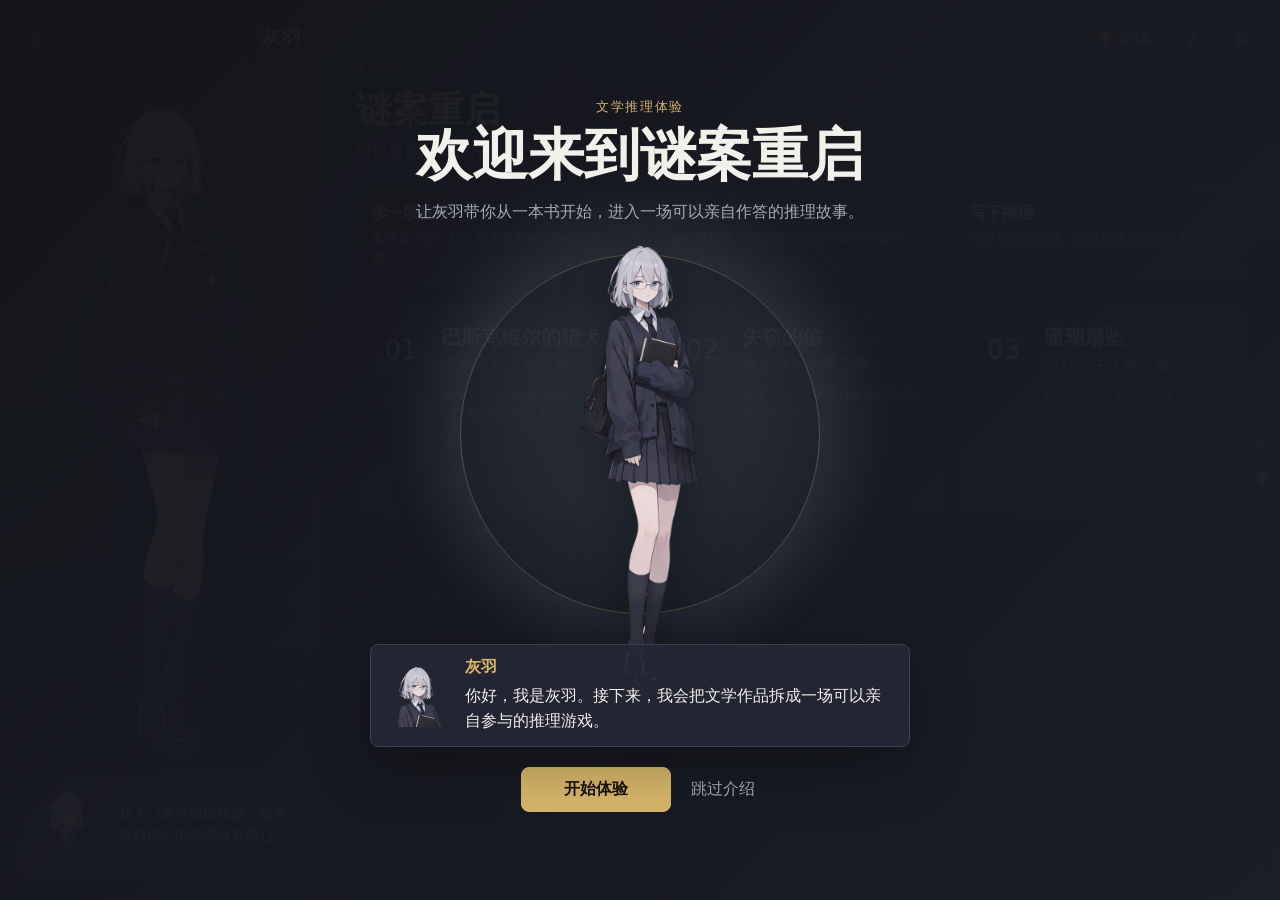
==== index.html @ 8b45a211 "Initial commit: 谜案重启 网页推理游戏" ====
﻿<!DOCTYPE html>
<html lang="zh-CN">
<head>
  <meta charset="UTF-8" />
  <meta name="viewport" content="width=device-width, initial-scale=1.0" />
  <title>谜案重启 | 文学推理</title>
  <link rel="stylesheet" href="styles.css" />
</head>
<body>
  <div id="illustrationBackground" class="illustration-background" aria-hidden="true"></div>
  <button id="homeTrigger" class="home-trigger" type="button" data-action="menu" aria-label="返回主菜单" title="返回主菜单" hidden>
    <span aria-hidden="true">←</span>
    <span class="home-trigger-text">主菜单</span>
  </button>
  <button class="settings-trigger" type="button" data-action="settings" aria-label="打开设置" title="设置">⚙</button>
  <button id="achToggle" class="ach-trigger" type="button" aria-expanded="false" title="成就">
    <span aria-hidden="true">🏆</span>
    <span id="achCount" class="ach-trigger-count">0/0</span>
  </button>
  <div class="bgm-control">
    <button id="bgmToggle" class="bgm-trigger" type="button" aria-label="背景音乐" aria-expanded="false" aria-controls="bgmPanel" title="背景音乐">
      <span class="bgm-icon" aria-hidden="true">♪</span>
      <span class="bgm-bars" aria-hidden="true"><i></i><i></i><i></i></span>
    </button>
    <div id="bgmPanel" class="bgm-panel" role="group" aria-label="背景音乐播放器" hidden>
      <div class="bgm-row">
        <strong>背景音乐</strong>
        <label class="bgm-switch" title="一键开关背景音乐">
          <input id="bgmEnabled" type="checkbox" />
          <span class="bgm-switch-track" aria-hidden="true"></span>
          <span class="sr-only">开启背景音乐</span>
        </label>
      </div>
      <div class="bgm-player">
        <div class="bgm-now">
          <strong id="bgmTitle"></strong>
          <span id="bgmArtist"></span>
        </div>
        <input id="bgmSeek" class="bgm-seek" type="range" min="0" max="1000" step="1" value="0" aria-label="播放进度" />
        <div class="bgm-time"><span id="bgmCurrent">0:00</span><span id="bgmDuration">0:00</span></div>
        <div class="bgm-buttons">
          <button id="bgmMode" class="bgm-btn small" type="button"></button>
          <button id="bgmPrev" class="bgm-btn" type="button" aria-label="上一首" title="上一首">⏮</button>
          <button id="bgmPlay" class="bgm-btn main" type="button" aria-label="播放" title="播放">▶</button>
          <button id="bgmNext" class="bgm-btn" type="button" aria-label="下一首" title="下一首">⏭</button>
          <button id="bgmMute" class="bgm-btn small" type="button" aria-label="静音" title="静音">🔊</button>
        </div>
        <div class="bgm-volume">
          <label class="bgm-field" for="bgmVolume">音量</label>
          <input id="bgmVolume" type="range" min="0" max="100" step="1" value="40" />
          <span id="bgmVolumeLabel" class="bgm-field">40%</span>
        </div>
        <div class="bgm-library">
          <div id="bgmTabs" class="bgm-tabs" role="tablist" aria-label="专辑与歌单"></div>
          <form id="bgmForm" class="bgm-form" hidden>
            <input id="bgmFormInput" type="text" maxlength="20" autocomplete="off" aria-label="歌单名称" />
            <button type="submit" class="bgm-chip">确定</button>
            <button id="bgmFormCancel" type="button" class="bgm-chip">取消</button>
          </form>
          <div class="bgm-album-head">
            <div>
              <strong id="bgmAlbumName"></strong>
              <small id="bgmAlbumDesc"></small>
            </div>
            <div id="bgmAlbumActions" class="bgm-album-actions"></div>
          </div>
          <ol id="bgmList" class="bgm-list" aria-label="当前专辑曲目"></ol>
        </div>
      </div>
      <p id="bgmStatus" class="bgm-status" aria-live="polite"></p>
    </div>
  </div>
  <div class="layout">
    <aside class="guide-panel" aria-label="引路人">
      <div class="guide-card">
        <div class="guide-title">
          <span class="guide-kicker">引路人</span>
          <strong>灰羽</strong>
        </div>
        <button class="guide-portrait" type="button" data-action="mascot" aria-label="和引路人互动">
          <img id="guideFullbody" class="guide-fullbody" alt="灰发眼镜少女引路人全身像" src="assets/mascot/cutout/fullbody_idle.png" onerror="this.onerror=null;this.src='assets/mascot/guide_fullbody.png';" />
        </button>
      </div>
      <div class="dialogue">
        <img id="mascotImg" class="dialogue-face" alt="引路人当前表情" src="assets/mascot/cutout/portrait_idle.png" />
        <p id="guideBubble" aria-live="polite">先选一个案子。别紧张，推理错了也不是不能重来。</p>
      </div>
    </aside>
    <main class="stage" id="app"></main>
  </div>
  <button id="nbToggle" class="nb-tab" type="button" aria-expanded="false" aria-controls="notebook" title="侦探笔记">
    <span class="nb-tab-icon" aria-hidden="true">✎</span>
    <span class="nb-tab-text">笔记</span>
    <span id="nbCount" class="nb-count" hidden></span>
  </button>
  <aside id="notebook" class="notebook" aria-label="侦探笔记" hidden>
    <header class="nb-head">
      <div>
        <strong>侦探笔记</strong>
        <small id="nbCase"></small>
      </div>
      <button type="button" class="icon-button" data-nb="close" aria-label="关闭笔记" title="关闭">×</button>
    </header>
    <div class="nb-compose">
      <textarea id="nbInput" rows="3" placeholder="记下线索、疑点、谁在说谎……" aria-label="新笔记"></textarea>
      <div class="nb-row">
        <button id="nbQuote" type="button" class="nb-btn" data-nb="quote" title="把对话框里当前这句台词引用进来">引用当前台词</button>
        <span>
          <span class="nb-meta">Ctrl+Enter</span>
          <button type="button" class="nb-btn primary" data-nb="add">记下</button>
        </span>
      </div>
    </div>
    <div class="nb-row nb-toolbar">
      <span id="nbFilter" class="nb-filter" role="group" aria-label="显示范围">
        <button type="button" class="nb-chip" data-nb-filter="case">本案</button>
        <button type="button" class="nb-chip" data-nb-filter="all">全部</button>
      </span>
      <span>
        <button type="button" class="nb-btn" data-nb="export" title="导出全部笔记为文本文件">导出</button>
        <button type="button" class="nb-btn danger" data-nb="clear" title="删除本案全部笔记">清空本案</button>
      </span>
    </div>
    <ol id="nbList" class="nb-list"></ol>
    <div id="nbToast" class="nb-toast" role="status" hidden></div>
    <p class="nb-foot">笔记自动保存在当前浏览器中。</p>
  </aside>
  <section id="welcomeScreen" class="welcome-screen" aria-labelledby="welcomeTitle" hidden>
    <div class="welcome-backdrop"></div>
    <div class="welcome-content">
      <p class="welcome-kicker">文学推理体验</p>
      <h1 id="welcomeTitle">欢迎来到谜案重启</h1>
      <p class="welcome-lede">让灰羽带你从一本书开始，进入一场可以亲自作答的推理故事。</p>
      <div class="welcome-guide-wrap">
        <div class="welcome-halo"></div>
        <img id="welcomeGuide" class="welcome-guide" src="assets/mascot/cutout/fullbody_idle.png" alt="灰羽全身像" />
      </div>
      <div class="welcome-dialogue" role="status">
        <img src="assets/mascot/cutout/portrait_idle.png" alt="" />
        <div>
          <strong>灰羽</strong>
          <p id="welcomeLine">你好，我是灰羽。接下来，我会把文学作品拆成一场可以亲自参与的推理游戏。</p>
        </div>
      </div>
      <div class="welcome-actions">
        <button class="btn primary welcome-start" type="button" data-action="welcome-continue">开始体验</button>
        <button class="welcome-skip" type="button" data-action="welcome-continue">跳过介绍</button>
      </div>
    </div>
  </section>
  <section id="settingsPanel" class="settings-overlay" aria-labelledby="settingsTitle" hidden>
    <div class="settings-backdrop" data-action="close-settings"></div>
    <div class="settings-dialog" role="dialog" aria-modal="true">
      <div class="settings-header">
        <div>
          <p class="eyebrow">偏好设置</p>
          <h2 id="settingsTitle">阅读与显示</h2>
        </div>
        <button class="icon-button" type="button" data-action="close-settings" aria-label="关闭设置" title="关闭">×</button>
      </div>
      <div class="settings-group">
        <label for="uiSize">文字与界面大小</label>
        <select id="uiSize" data-setting="uiSize">
          <option value="small">小</option>
          <option value="normal">标准</option>
          <option value="large">大</option>
        </select>
      </div>
      <div class="settings-group">
        <label for="fontStyle">字体</label>
        <select id="fontStyle" data-setting="fontStyle">
          <option value="sans">现代无衬线</option>
          <option value="serif">阅读衬线体</option>
          <option value="mono">档案等宽体</option>
        </select>
      </div>
      <div class="settings-group">
        <label for="textSpeed">对白速度</label>
        <select id="textSpeed" data-setting="textSpeed">
          <option value="slow">慢</option>
          <option value="normal">标准</option>
          <option value="fast">快</option>
          <option value="instant">立即显示</option>
        </select>
      </div>
      <fieldset class="settings-group settings-sound">
        <legend class="settings-label">对白音效</legend>
        <div class="settings-inline">
          <label for="voiceToggle">逐字弹出时播放音效</label>
          <input id="voiceToggle" type="checkbox" data-setting="voice" />
        </div>
        <div class="settings-row">
          <select id="voiceStyle" data-setting="voiceStyle" aria-label="音效样式"></select>
          <button type="button" class="btn small" data-action="voice-preview">试听</button>
        </div>
        <div class="settings-range">
          <label for="voiceVolume">音量</label>
          <input id="voiceVolume" type="range" min="0" max="100" step="5" data-setting="voiceVolume" />
          <span id="voiceVolumeLabel">60%</span>
        </div>
      </fieldset>
      <div class="settings-group settings-inline">
        <label for="achSound">成就解锁提示音</label>
        <input id="achSound" type="checkbox" data-setting="achSound" />
      </div>
      <div class="settings-group">
        <span class="settings-label">背景</span>
        <div class="theme-options" role="radiogroup" aria-label="背景主题">
          <button class="theme-swatch" type="button" data-theme-choice="ink" aria-label="墨夜" title="墨夜"><span></span></button>
          <button class="theme-swatch" type="button" data-theme-choice="paper" aria-label="纸页" title="纸页"><span></span></button>
          <button class="theme-swatch" type="button" data-theme-choice="blue" aria-label="雾蓝" title="雾蓝"><span></span></button>
          <button class="theme-swatch" type="button" data-theme-choice="sepia" aria-label="旧案卷" title="旧案卷"><span></span></button>
        </div>
        <button id="backgroundGalleryOpen" class="btn small background-gallery-open" type="button" data-action="background-gallery">灰羽插画背景 <span id="backgroundUnlockCount"></span></button>
      </div>
      <div class="settings-group">
        <span class="settings-label">沉浸模式（AI）</span>
        <div class="settings-group">
          <label for="aiBase">接口地址</label>
          <input id="aiBase" type="text" data-setting="aiBase" placeholder="https://api.deepseek.com" autocomplete="off" />
        </div>
        <div class="settings-group">
          <label for="aiKey">API Key</label>
          <input id="aiKey" type="password" data-setting="aiKey" placeholder="sk-..." autocomplete="off" />
        </div>
        <div class="settings-group">
          <label for="aiModel">模型名</label>
          <input id="aiModel" type="text" data-setting="aiModel" placeholder="deepseek-chat" autocomplete="off" />
        </div>
        <p class="settings-hint">沉浸模式需要调用大模型。Key 只保存在当前浏览器中，正式公开前建议改用代理。</p>
      </div>
      <div class="settings-group settings-reset">
        <button id="resetProgress" class="btn small reset-progress" type="button" data-action="reset-progress">重置所有进度</button>
        <p class="settings-hint">清除游戏进度、成就、笔记本，恢复初始状态。设置保留。</p>
      </div>
      <p class="settings-note">设置会自动保存在当前浏览器中。</p>
    </div>
  </section>
  <section id="backgroundGallery" class="settings-overlay background-gallery" aria-labelledby="backgroundGalleryTitle" hidden>
    <div class="settings-backdrop" data-action="close-background-gallery"></div>
    <div class="settings-dialog background-gallery-dialog" role="dialog" aria-modal="true">
      <div class="settings-header">
        <div>
          <p class="eyebrow">引路人收藏</p>
          <h2 id="backgroundGalleryTitle">灰羽插画背景</h2>
        </div>
        <button class="icon-button" type="button" data-action="close-background-gallery" aria-label="关闭背景图库" title="关闭">×</button>
      </div>
      <p class="background-gallery-intro">完成成就与案件，逐步解锁灰羽的个人插画。已解锁的背景可随时切换。</p>
      <div id="backgroundGrid" class="background-grid"></div>
      <button id="backgroundReset" class="btn background-reset" type="button" data-action="background-none">不使用插画背景</button>
    </div>
    <div id="backgroundViewer" class="background-viewer" data-action="close-background-viewer" hidden>
      <img alt="灰羽插画预览" />
      <p>点击任意处关闭预览</p>
    </div>
  </section>
  <script src="data.js"></script>
  <script src="judge.js"></script>
  <script src="dialogue.js"></script>
  <script src="mascot.js"></script>
  <script src="achievements.js"></script>
  <script src="coach.js"></script>
  <script src="app.js"></script>
  <script src="notebook.js"></script>
  <script src="bgm.js"></script>
</body>
</html>
---- styles.css ----
﻿:root {
  --bg: #14151b;
  --bg-soft: #1c1e28;
  --panel: #242735;
  --panel-2: #2d3040;
  --border: #3b4054;
  --text: #f1f0eb;
  --muted: #a7a9b6;
  --accent: #d7b76a;
  --accent-2: #88a8c8;
  --danger: #df7979;
  --ok: #72c38b;
  --shadow: 0 20px 60px rgba(0, 0, 0, .28);
  --base-size: 16px;
  --font-ui: "Segoe UI", "Microsoft YaHei", system-ui, sans-serif;
}

* { box-sizing: border-box; }

.illustration-background {
  position: fixed;
  inset: 0;
  z-index: 0;
  opacity: 0;
  background-repeat: no-repeat;
  background-size: cover;
  pointer-events: none;
  transition: opacity .45s ease;
}

body.has-illustration .illustration-background { opacity: 1; }

body.has-illustration::before {
  content: "";
  position: fixed;
  inset: 0;
  z-index: 0;
  background: linear-gradient(90deg, color-mix(in srgb, var(--bg) 76%, transparent), color-mix(in srgb, var(--bg) 46%, transparent));
  pointer-events: none;
}

body.has-illustration .guide-panel {
  background: color-mix(in srgb, var(--panel) 82%, transparent);
}

body.has-illustration .intro-strip div,
body.has-illustration .panel,
body.has-illustration .question,
body.has-illustration .card,
body.has-illustration .vn-box {
  background: color-mix(in srgb, var(--panel) 94%, transparent);
}

body.has-illustration .screen-header h1,
body.has-illustration .screen-header h2,
body.has-illustration .screen-header .muted {
  text-shadow: 0 2px 10px rgba(0, 0, 0, .95);
}

body.has-illustration .screen-header .muted { color: #ecebe7; }

body {
  margin: 0;
  min-height: 100vh;
  font-family: var(--font-ui);
  font-size: var(--base-size);
  background:
    linear-gradient(135deg, rgba(136, 168, 200, .14), transparent 36%),
    radial-gradient(900px 520px at 85% 4%, rgba(215, 183, 106, .12), transparent 58%),
    var(--bg);
  color: var(--text);
  transition: background .3s ease, color .3s ease;
}

button, input, textarea, select { font: inherit; }

body[data-ui-size="small"] { --base-size: 14px; }
body[data-ui-size="large"] { --base-size: 18px; }
body[data-font-style="serif"] { --font-ui: Georgia, "Times New Roman", "Songti SC", serif; }
body[data-font-style="mono"] { --font-ui: "Cascadia Mono", Consolas, "Microsoft YaHei", monospace; }
body[data-theme="paper"] {
  --bg: #e8e5dc;
  --bg-soft: #d8d5ca;
  --panel: #f3f0e8;
  --panel-2: #e4e0d5;
  --border: #b8b4a8;
  --text: #2b2b2a;
  --muted: #68675f;
  --accent: #8b5e34;
  --accent-2: #526d86;
  --shadow: 0 20px 60px rgba(50, 45, 35, .16);
}
body[data-theme="blue"] {
  --bg: #101b2b;
  --bg-soft: #16283d;
  --panel: #1d334b;
  --panel-2: #24425e;
  --border: #41617c;
  --text: #eef5fb;
  --muted: #a9c0d3;
  --accent: #c6d8ea;
  --accent-2: #8fc8d7;
}
body[data-theme="sepia"] {
  --bg: #261d19;
  --bg-soft: #352720;
  --panel: #45342b;
  --panel-2: #574136;
  --border: #80604a;
  --text: #f5ead8;
  --muted: #cbb99e;
  --accent: #e3b96d;
  --accent-2: #a9c4c1;
}

.home-trigger {
  position: fixed;
  z-index: 20;
  top: 18px;
  left: 18px;
  height: 40px;
  display: inline-flex;
  align-items: center;
  gap: 6px;
  padding: 0 14px 0 12px;
  color: var(--text);
  font-size: 13px;
  border: 1px solid var(--border);
  border-radius: 999px;
  background: color-mix(in srgb, var(--panel) 82%, transparent);
  cursor: pointer;
  box-shadow: 0 8px 24px rgba(0, 0, 0, .18);
  transition: transform .18s ease, background .18s ease, border-color .18s ease;
}

.home-trigger[hidden] { display: none; }

.home-trigger:hover {
  transform: translateX(-2px);
  border-color: var(--accent);
  background: var(--panel-2);
}

.home-trigger span:first-child { font-size: 16px; line-height: 1; }

.settings-trigger {
  position: fixed;
  z-index: 20;
  top: 18px;
  right: 18px;
  width: 40px;
  height: 40px;
  display: grid;
  place-items: center;
  color: var(--text);
  border: 1px solid var(--border);
  border-radius: 50%;
  background: color-mix(in srgb, var(--panel) 82%, transparent);
  cursor: pointer;
  box-shadow: 0 8px 24px rgba(0, 0, 0, .18);
  transition: transform .18s ease, background .18s ease, border-color .18s ease;
}

.settings-trigger:hover {
  transform: rotate(18deg);
  border-color: var(--accent);
  background: var(--panel-2);
}

.bgm-control {
  position: fixed;
  z-index: 20;
  top: 18px;
  right: 68px;
}

.bgm-trigger {
  position: relative;
  width: 40px;
  height: 40px;
  display: grid;
  place-items: center;
  color: var(--text);
  border: 1px solid var(--border);
  border-radius: 50%;
  background: color-mix(in srgb, var(--panel) 82%, transparent);
  cursor: pointer;
  box-shadow: 0 8px 24px rgba(0, 0, 0, .18);
  transition: background .18s ease, border-color .18s ease, color .18s ease;
}

.bgm-trigger:hover,
.bgm-trigger[aria-expanded="true"] {
  border-color: var(--accent);
  background: var(--panel-2);
}

.bgm-trigger.muted { color: var(--muted); }

.bgm-trigger.muted::after {
  content: "";
  position: absolute;
  width: 22px;
  height: 2px;
  border-radius: 1px;
  background: currentColor;
  transform: rotate(-45deg);
}

.bgm-icon { font-size: 17px; line-height: 1; }

.bgm-bars {
  position: absolute;
  right: 6px;
  bottom: 7px;
  display: none;
  align-items: flex-end;
  gap: 1px;
  height: 9px;
}

.bgm-bars i {
  width: 2px;
  height: 100%;
  border-radius: 1px;
  background: var(--accent);
  transform-origin: bottom;
  animation: bgm-bar 1s ease-in-out infinite;
}

.bgm-bars i:nth-child(2) { animation-delay: -.35s; }
.bgm-bars i:nth-child(3) { animation-delay: -.7s; }
.bgm-trigger.playing .bgm-bars { display: flex; }

.bgm-panel {
  position: absolute;
  top: 50px;
  right: -50px;
  width: 310px;
  max-height: calc(100vh - 90px);
  overflow-y: auto;
  display: grid;
  gap: 10px;
  padding: 14px 16px;
  border: 1px solid var(--border);
  border-radius: 8px;
  background: var(--panel);
  box-shadow: var(--shadow);
  animation: line-in .18s ease both;
}

.bgm-panel[hidden] { display: none; }

.bgm-row {
  display: flex;
  align-items: center;
  justify-content: space-between;
  gap: 10px;
}

.bgm-field {
  color: var(--muted);
  font-size: 13px;
}

.bgm-player {
  display: grid;
  gap: 8px;
  transition: opacity .18s ease;
}

.bgm-panel.disabled .bgm-player { opacity: .55; }

.bgm-now {
  display: grid;
  gap: 2px;
  min-width: 0;
}

.bgm-now strong,
.bgm-now span {
  overflow: hidden;
  white-space: nowrap;
  text-overflow: ellipsis;
}

.bgm-now strong { font-size: 15px; }

.bgm-now span {
  color: var(--muted);
  font-size: 12px;
}

.bgm-panel input[type="range"] {
  width: 100%;
  margin: 0;
  accent-color: var(--accent);
  cursor: pointer;
}

.bgm-seek {
  --progress: 0%;
  height: 16px;
  appearance: none;
  -webkit-appearance: none;
  background: transparent;
}

.bgm-seek::-webkit-slider-runnable-track {
  height: 4px;
  border-radius: 2px;
  background: linear-gradient(to right, var(--accent) var(--progress), var(--border) var(--progress));
}

.bgm-seek::-moz-range-track {
  height: 4px;
  border-radius: 2px;
  background: linear-gradient(to right, var(--accent) var(--progress), var(--border) var(--progress));
}

.bgm-seek::-webkit-slider-thumb {
  -webkit-appearance: none;
  width: 12px;
  height: 12px;
  margin-top: -4px;
  border: 0;
  border-radius: 50%;
  background: var(--accent);
  transition: transform .12s ease;
}

.bgm-seek::-moz-range-thumb {
  width: 12px;
  height: 12px;
  border: 0;
  border-radius: 50%;
  background: var(--accent);
}

.bgm-seek:hover::-webkit-slider-thumb { transform: scale(1.25); }

.bgm-time {
  display: flex;
  justify-content: space-between;
  margin-top: -6px;
  color: var(--muted);
  font-size: 11px;
  font-variant-numeric: tabular-nums;
}

.bgm-buttons {
  display: flex;
  align-items: center;
  justify-content: center;
  gap: 10px;
}

.bgm-btn {
  width: 36px;
  height: 36px;
  display: grid;
  place-items: center;
  padding: 0;
  color: var(--text);
  border: 0;
  border-radius: 50%;
  background: transparent;
  cursor: pointer;
  transition: background .15s ease, color .15s ease, transform .1s ease;
}

.bgm-btn:hover { background: var(--panel-2); }
.bgm-btn:active { transform: scale(.92); }

.bgm-btn.small {
  width: 32px;
  height: 32px;
  color: var(--muted);
}

.bgm-btn.small:hover { color: var(--text); }

.bgm-btn.main {
  width: 44px;
  height: 44px;
  color: var(--bg);
  background: var(--accent);
}

.bgm-btn.main:hover { background: color-mix(in srgb, var(--accent) 85%, white); }
.bgm-btn.main svg { width: 22px; height: 22px; }

.bgm-btn:focus-visible {
  outline: 2px solid var(--accent);
  outline-offset: 2px;
}

.bgm-volume {
  display: grid;
  grid-template-columns: auto minmax(0, 1fr) 36px;
  align-items: center;
  gap: 10px;
}

.bgm-volume span { text-align: right; }

.bgm-library {
  display: grid;
  gap: 8px;
  margin-top: 2px;
  padding-top: 10px;
  border-top: 1px solid var(--border);
}

.bgm-tabs {
  display: flex;
  flex-wrap: wrap;
  gap: 6px;
}

.bgm-tab,
.bgm-chip {
  padding: 4px 10px;
  color: var(--muted);
  font-size: 12px;
  border: 1px solid var(--border);
  border-radius: 999px;
  background: transparent;
  cursor: pointer;
  transition: color .15s ease, border-color .15s ease, background .15s ease;
}

.bgm-tab:hover,
.bgm-chip:hover {
  color: var(--text);
  border-color: var(--accent);
}

.bgm-tab[aria-selected="true"] {
  color: var(--bg);
  border-color: var(--accent);
  background: var(--accent);
}

.bgm-tab.custom { border-style: dashed; }
.bgm-tab.custom[aria-selected="true"] { border-style: solid; }
.bgm-tab.add { border-style: dashed; }

.bgm-chip.danger:hover {
  color: var(--danger);
  border-color: var(--danger);
}

.bgm-form {
  display: flex;
  gap: 6px;
}

.bgm-form[hidden] { display: none; }

.bgm-form input {
  flex: 1;
  min-width: 0;
  padding: 4px 8px;
  color: var(--text);
  font-size: 13px;
  border: 1px solid var(--accent);
  border-radius: 6px;
  background: var(--panel-2);
}

.bgm-album-head {
  display: flex;
  align-items: flex-start;
  justify-content: space-between;
  gap: 8px;
}

.bgm-album-head > div:first-child {
  display: grid;
  gap: 2px;
  min-width: 0;
}

.bgm-album-head strong { font-size: 14px; }

.bgm-album-head small {
  color: var(--muted);
  font-size: 11px;
  line-height: 1.45;
}

.bgm-album-actions {
  display: flex;
  flex-shrink: 0;
  gap: 4px;
}

.bgm-list {
  display: grid;
  gap: 2px;
  margin: 0;
  padding: 0;
  list-style: none;
}

.bgm-list li {
  position: relative;
  display: grid;
  grid-template-columns: minmax(0, 1fr) 28px;
  align-items: center;
  border-radius: 6px;
}

.bgm-list li:hover { background: var(--panel-2); }

.bgm-empty {
  display: block !important;
  padding: 10px 8px;
  color: var(--muted);
  font-size: 12px;
  line-height: 1.6;
}

.bgm-list .bgm-track {
  width: 100%;
  display: grid;
  grid-template-columns: 20px minmax(0, 1fr);
  align-items: center;
  gap: 8px;
  padding: 6px 8px;
  color: var(--text);
  text-align: left;
  border: 0;
  border-radius: 6px;
  background: transparent;
  cursor: pointer;
}

.bgm-side {
  width: 26px;
  height: 26px;
  padding: 0;
  color: var(--muted);
  font-size: 15px;
  border: 0;
  border-radius: 50%;
  background: transparent;
  cursor: pointer;
  opacity: .55;
  transition: opacity .15s ease, color .15s ease, background .15s ease;
}

.bgm-list li:hover .bgm-side,
.bgm-side:focus-visible,
.bgm-side[aria-expanded="true"] { opacity: 1; }

.bgm-side:hover {
  color: var(--accent);
  background: var(--panel);
}

.bgm-add-menu {
  grid-column: 1 / -1;
  display: grid;
  gap: 2px;
  margin: 2px 6px 6px 34px;
  padding: 6px;
  border: 1px solid var(--border);
  border-radius: 6px;
  background: var(--panel);
}

.bgm-add-menu p {
  margin: 2px 4px;
  color: var(--muted);
  font-size: 12px;
}

.bgm-add-menu button {
  display: grid;
  grid-template-columns: 16px minmax(0, 1fr);
  gap: 4px;
  padding: 5px 6px;
  color: var(--text);
  font-size: 12px;
  text-align: left;
  border: 0;
  border-radius: 4px;
  background: transparent;
  cursor: pointer;
}

.bgm-add-menu button:hover { background: var(--panel-2); }
.bgm-add-menu button span { color: var(--accent); }
.bgm-add-menu button.new { color: var(--accent); }

.bgm-list-num {
  color: var(--muted);
  font-size: 12px;
  text-align: center;
  font-variant-numeric: tabular-nums;
}

.bgm-list-text {
  display: grid;
  min-width: 0;
}

.bgm-list-text strong,
.bgm-list-text small {
  overflow: hidden;
  white-space: nowrap;
  text-overflow: ellipsis;
}

.bgm-list-text strong {
  font-size: 13px;
  font-weight: 500;
}

.bgm-list-text small {
  color: var(--muted);
  font-size: 11px;
}

.bgm-list li.active { background: color-mix(in srgb, var(--accent) 14%, transparent); }
.bgm-list li.active strong { color: var(--accent); }

.bgm-list li.playing .bgm-list-num {
  color: transparent;
  background: linear-gradient(var(--accent), var(--accent)) center / 2px 60% no-repeat;
  animation: bgm-bar 1s ease-in-out infinite;
}

.bgm-status {
  margin: 2px 0 0;
  color: var(--muted);
  font-size: 12px;
  line-height: 1.5;
}

.bgm-switch {
  position: relative;
  display: inline-flex;
  cursor: pointer;
}

.bgm-switch input {
  position: absolute;
  opacity: 0;
  width: 100%;
  height: 100%;
  margin: 0;
  cursor: pointer;
}

.bgm-switch-track {
  width: 38px;
  height: 22px;
  border: 1px solid var(--border);
  border-radius: 11px;
  background: var(--panel-2);
  transition: background .18s ease, border-color .18s ease;
}

.bgm-switch-track::after {
  content: "";
  display: block;
  width: 16px;
  height: 16px;
  margin: 2px;
  border-radius: 50%;
  background: var(--muted);
  transition: transform .18s ease, background .18s ease;
}

.bgm-switch input:checked + .bgm-switch-track {
  border-color: var(--accent);
  background: color-mix(in srgb, var(--accent) 30%, var(--panel-2));
}

.bgm-switch input:checked + .bgm-switch-track::after {
  transform: translateX(16px);
  background: var(--accent);
}

.bgm-switch input:focus-visible + .bgm-switch-track {
  outline: 2px solid var(--accent);
  outline-offset: 2px;
}

.sr-only {
  position: absolute;
  width: 1px;
  height: 1px;
  overflow: hidden;
  clip: rect(0 0 0 0);
  white-space: nowrap;
}

.layout {
  position: relative;
  z-index: 1;
  display: grid;
  grid-template-columns: 320px minmax(0, 1fr);
  min-height: 100vh;
}

.guide-panel {
  position: sticky;
  top: 0;
  height: 100vh;
  padding: 24px 18px;
  display: flex;
  flex-direction: column;
  justify-content: space-between;
  gap: 18px;
  background:
    linear-gradient(180deg, color-mix(in srgb, var(--panel) 95%, transparent), color-mix(in srgb, var(--bg) 98%, transparent)),
    var(--bg-soft);
  border-right: 1px solid var(--border);
  overflow: hidden;
}

body.case-active .guide-panel {
  padding-top: 76px;
}

.guide-card {
  min-height: 0;
  display: flex;
  flex: 1;
  flex-direction: column;
  gap: 14px;
}

.guide-title {
  display: flex;
  align-items: baseline;
  justify-content: space-between;
  gap: 10px;
}

.guide-kicker,
.eyebrow {
  color: var(--accent);
  font-size: 12px;
  letter-spacing: 0;
  text-transform: uppercase;
}

.guide-title strong {
  font-size: 20px;
}

.guide-portrait {
  position: relative;
  flex: 1;
  min-height: 420px;
  width: 100%;
  padding: 0;
  border: 0;
  background: transparent;
  overflow: hidden;
  cursor: pointer;
}

.guide-portrait::before {
  content: "";
  position: absolute;
  left: 18%;
  right: 18%;
  bottom: 2%;
  height: 12px;
  border-radius: 50%;
  background: rgba(0, 0, 0, .28);
  filter: blur(7px);
  pointer-events: none;
}

.guide-portrait:hover .guide-fullbody {
  transform: translateX(-50%) scale(1.025);
}

.guide-fullbody {
  position: absolute;
  left: 50%;
  bottom: -16px;
  height: 98%;
  width: auto;
  transform: translateX(-50%);
  object-fit: contain;
  filter: drop-shadow(0 10px 16px rgba(0, 0, 0, .25));
  transform-origin: 50% 100%;
  transition: transform .18s ease;
}

.guide-portrait.poked .guide-fullbody {
  animation: guide-poke .42s ease;
}

.guide-portrait:focus-visible {
  outline: 2px solid var(--accent);
  outline-offset: -2px;
  border-radius: 8px;
}

.guide-fullbody[data-pose="thinking"] {
  height: 99%;
}

.guide-fullbody[data-pose="investigate"] {
  height: 98%;
}

.guide-fullbody[data-pose="unimpressed"] {
  height: 98%;
}

.dialogue {
  display: grid;
  grid-template-columns: 76px minmax(0, 1fr);
  align-items: center;
  gap: 12px;
  padding: 12px;
  border: 1px solid var(--border);
  border-radius: 8px;
  background: color-mix(in srgb, var(--panel) 96%, transparent);
  box-shadow: var(--shadow);
}

.dialogue-face {
  width: 76px;
  height: 76px;
  object-fit: contain;
  border: 0;
  background: transparent;
}

.dialogue p {
  margin: 0;
  color: var(--text);
  font-size: 14px;
  line-height: 1.55;
}

.dialogue p.line-in { animation: line-in .28s ease both; }

.stage {
  width: 100%;
  max-width: 1040px;
  margin: 0 auto;
  padding: 48px 36px 56px;
}

.screen-header {
  margin-bottom: 22px;
}

.screen-header h1,
.screen-header h2 {
  margin: 4px 0 8px;
  line-height: 1.15;
}

h1 { font-size: 36px; }
h2 { font-size: 28px; }
h3 {
  margin: 0 0 12px;
  color: var(--accent);
  font-size: 17px;
}

.tagline,
.muted {
  color: var(--muted);
}

.tagline {
  margin: 0;
  max-width: 680px;
  line-height: 1.7;
}

.intro-strip {
  display: grid;
  grid-template-columns: repeat(3, minmax(0, 1fr));
  gap: 10px;
  margin-bottom: 22px;
}

.intro-strip div,
.panel,
.question {
  border: 1px solid var(--border);
  border-radius: 8px;
  background: color-mix(in srgb, var(--panel) 88%, transparent);
}

.intro-strip div {
  padding: 14px;
}

.intro-strip strong,
.intro-strip span {
  display: block;
}

.intro-strip strong {
  margin-bottom: 5px;
}

.intro-strip span {
  color: var(--muted);
  font-size: 13px;
  line-height: 1.5;
}

.card-grid {
  display: grid;
  grid-template-columns: repeat(auto-fill, minmax(280px, 1fr));
  gap: 16px;
}

.card {
  min-height: 210px;
  padding: 18px;
  display: grid;
  grid-template-columns: 52px minmax(0, 1fr);
  gap: 14px;
  color: var(--text);
  text-align: left;
  border: 1px solid var(--border);
  border-radius: 8px;
  background: color-mix(in srgb, var(--panel) 92%, transparent);
  cursor: pointer;
  transition: transform .15s ease, border-color .15s ease, background .15s ease;
}

.card:hover {
  transform: translateY(-2px);
  border-color: var(--accent);
  background: rgba(45, 48, 64, .95);
}

.card.locked {
  cursor: not-allowed;
  opacity: .68;
}

.card-cover {
  display: grid;
  place-items: center;
  width: 52px;
  height: 52px;
  border-radius: 8px;
  background: var(--panel-2);
  font-size: 26px;
}

.card-title {
  font-size: 20px;
  font-weight: 650;
}

.card-sub {
  margin: 4px 0 10px;
  color: var(--muted);
}

.card-meta,
.card-ai {
  color: var(--muted);
  font-size: 12px;
  line-height: 1.55;
}

.card-ai {
  margin-top: 8px;
  color: var(--accent-2);
}

.badge {
  display: inline-block;
  margin-top: 12px;
  margin-right: 8px;
  padding: 3px 8px;
  border-radius: 6px;
  font-size: 12px;
}

.badge.ok {
  color: var(--ok);
  background: rgba(114, 195, 139, .14);
}

.muted-badge {
  color: var(--muted);
  background: rgba(255, 255, 255, .08);
}

.panel,
.question {
  padding: 18px;
  margin-bottom: 18px;
}

.story {
  margin: 0;
  line-height: 1.85;
}

.victim {
  margin: 12px 0 0;
  color: var(--muted);
}

.victim strong {
  color: var(--danger);
}

.char-grid,
.action-grid {
  display: grid;
  grid-template-columns: repeat(auto-fill, minmax(220px, 1fr));
  gap: 12px;
}

.char,
.action,
.opt,
.clue-list li {
  border: 1px solid var(--border);
  border-radius: 8px;
  background: var(--panel-2);
}

.char {
  padding: 12px;
}

.char-name {
  margin-bottom: 5px;
  font-weight: 650;
}

.char-meta {
  color: var(--muted);
  font-size: 13px;
  line-height: 1.5;
}

.action {
  min-height: 72px;
  padding: 12px;
  display: flex;
  flex-direction: column;
  justify-content: space-between;
  gap: 8px;
  color: var(--text);
  cursor: pointer;
  text-align: left;
}

.action:hover,
.opt:hover {
  border-color: var(--accent);
}

.action.done {
  border-color: rgba(114, 195, 139, .72);
}

.action small {
  color: var(--muted);
}

.clue-list {
  margin: 0;
  padding: 0;
  display: grid;
  gap: 8px;
  list-style: none;
}

.clue-list li {
  padding: 10px 12px;
  font-size: 14px;
  line-height: 1.6;
}

.clue-list li.locked {
  color: var(--muted);
}

.result p {
  margin: 0;
  line-height: 1.8;
}

.opt-grid {
  display: grid;
  gap: 8px;
}

.opt {
  padding: 12px;
  color: var(--text);
  cursor: pointer;
  text-align: left;
}

.opt.selected {
  border-color: var(--accent-2);
  background: rgba(136, 168, 200, .15);
}

.opt.locked {
  cursor: not-allowed;
  opacity: .5;
}

.actions {
  display: flex;
  flex-wrap: wrap;
  gap: 12px;
  margin-top: 20px;
}

.btn {
  min-height: 44px;
  padding: 11px 18px;
  color: var(--text);
  border: 1px solid var(--border);
  border-radius: 8px;
  background: var(--panel-2);
  cursor: pointer;
}

.btn.primary {
  color: #17130a;
  border-color: var(--accent);
  background: var(--accent);
  font-weight: 700;
}

.btn:hover {
  filter: brightness(1.08);
}

.welcome-screen,
.settings-overlay {
  position: fixed;
  inset: 0;
  z-index: 30;
}

.welcome-screen[hidden],
.settings-overlay[hidden] {
  display: none;
}

.welcome-screen {
  display: grid;
  place-items: center;
  overflow: hidden;
  opacity: 0;
  transition: opacity .36s ease;
}

.welcome-screen.visible { opacity: 1; }
.welcome-screen.closing { opacity: 0; }

.welcome-backdrop {
  position: absolute;
  inset: 0;
  background:
    radial-gradient(circle at 50% 46%, rgba(136, 168, 200, .18), transparent 32%),
    linear-gradient(135deg, rgba(20, 21, 27, .97), rgba(28, 30, 40, .96));
}

.welcome-content {
  position: relative;
  z-index: 1;
  width: min(640px, calc(100% - 32px));
  padding: 38px 24px 28px;
  text-align: center;
  animation: welcome-rise .65s cubic-bezier(.2, .75, .2, 1) both;
}

.welcome-screen.closing .welcome-content {
  animation: welcome-exit .34s ease both;
}

.welcome-kicker {
  margin: 0 0 8px;
  color: var(--accent);
  font-size: 13px;
  letter-spacing: .12em;
}

.welcome-content h1 {
  margin: 0 0 12px;
  font-size: clamp(32px, 6vw, 56px);
  line-height: 1.1;
}

.welcome-lede {
  max-width: 500px;
  margin: 0 auto;
  color: var(--muted);
  line-height: 1.75;
}

.welcome-guide-wrap {
  position: relative;
  height: min(46vh, 470px);
  min-height: 300px;
  margin: 12px auto -8px;
}

.welcome-halo {
  position: absolute;
  left: 50%;
  bottom: 9%;
  width: min(360px, 70vw);
  height: min(360px, 70vw);
  border: 1px solid rgba(215, 183, 106, .3);
  border-radius: 50%;
  transform: translateX(-50%);
  box-shadow: 0 0 80px rgba(136, 168, 200, .16);
  animation: halo-pulse 4s ease-in-out infinite;
}

.welcome-guide {
  position: relative;
  z-index: 1;
  height: 112%;
  max-width: 92%;
  object-fit: contain;
  animation: guide-float 4.5s ease-in-out infinite;
  filter: drop-shadow(0 18px 26px rgba(0, 0, 0, .35));
}

.welcome-dialogue {
  position: relative;
  z-index: 2;
  display: grid;
  grid-template-columns: 64px minmax(0, 1fr);
  align-items: center;
  gap: 14px;
  max-width: 540px;
  margin: 0 auto;
  padding: 12px 16px;
  text-align: left;
  border: 1px solid var(--border);
  border-radius: 8px;
  background: color-mix(in srgb, var(--panel) 92%, transparent);
  box-shadow: var(--shadow);
}

.welcome-dialogue img {
  width: 64px;
  height: 64px;
  object-fit: contain;
}

.welcome-dialogue strong { color: var(--accent); }

.welcome-dialogue p {
  margin: 5px 0 0;
  line-height: 1.6;
}

.welcome-dialogue p.line-in { animation: line-in .28s ease both; }

.welcome-actions {
  display: flex;
  align-items: center;
  justify-content: center;
  gap: 16px;
  margin-top: 20px;
}

.welcome-start { min-width: 150px; }

.welcome-skip {
  padding: 8px 4px;
  color: var(--muted);
  border: 0;
  background: transparent;
  cursor: pointer;
}

.welcome-skip:hover { color: var(--text); }

.settings-overlay {
  display: grid;
  place-items: center;
  opacity: 0;
  transition: opacity .18s ease;
}

.settings-overlay.visible { opacity: 1; }
.settings-overlay.closing { opacity: 0; pointer-events: none; }

.settings-backdrop {
  position: absolute;
  inset: 0;
  background: rgba(5, 7, 12, .62);
  backdrop-filter: blur(5px);
}

.settings-dialog {
  position: relative;
  z-index: 1;
  width: min(420px, calc(100% - 32px));
  padding: 22px;
  border: 1px solid var(--border);
  border-radius: 8px;
  background: var(--panel);
  box-shadow: var(--shadow);
  transform: translateY(10px) scale(.98);
  transition: transform .18s ease;
}

.settings-overlay.visible .settings-dialog {
  transform: translateY(0) scale(1);
}

.settings-header {
  display: flex;
  align-items: flex-start;
  justify-content: space-between;
  gap: 16px;
  margin-bottom: 20px;
}

.settings-header h2 { margin: 4px 0 0; }

.icon-button {
  width: 36px;
  height: 36px;
  color: var(--text);
  border: 1px solid var(--border);
  border-radius: 50%;
  background: transparent;
  cursor: pointer;
}

.icon-button:hover { border-color: var(--accent); }

.settings-group {
  display: grid;
  gap: 8px;
  margin-top: 16px;
}

.settings-group label,
.settings-label {
  color: var(--muted);
  font-size: 13px;
}

.settings-group select {
  width: 100%;
  min-height: 42px;
  padding: 8px 10px;
  color: var(--text);
  border: 1px solid var(--border);
  border-radius: 6px;
  background: var(--panel-2);
}

.theme-options {
  display: flex;
  gap: 10px;
}

.theme-swatch {
  width: 44px;
  height: 34px;
  padding: 4px;
  border: 2px solid transparent;
  border-radius: 6px;
  background: transparent;
  cursor: pointer;
}

.theme-swatch span {
  display: block;
  width: 100%;
  height: 100%;
  border: 1px solid rgba(255, 255, 255, .3);
  border-radius: 3px;
}

.theme-swatch[data-theme-choice="ink"] span { background: #171923; }
.theme-swatch[data-theme-choice="paper"] span { background: #e8e5dc; }
.theme-swatch[data-theme-choice="blue"] span { background: #16283d; }
.theme-swatch[data-theme-choice="sepia"] span { background: #352720; }
.theme-swatch.selected { border-color: var(--accent); }

.background-gallery-open {
  display: flex;
  justify-content: space-between;
  width: 100%;
}

.background-gallery-open span { color: var(--accent); }

.background-gallery { z-index: 35; }
.background-gallery[hidden] { display: none; }

.background-gallery-dialog {
  width: min(940px, calc(100% - 32px));
}

.background-gallery-intro {
  margin: -6px 0 0;
  color: var(--muted);
  font-size: 14px;
  line-height: 1.7;
}

.background-grid {
  display: grid;
  grid-template-columns: repeat(3, minmax(0, 1fr));
  gap: 14px;
  margin-top: 18px;
}

.background-card {
  overflow: hidden;
  border: 1px solid var(--border);
  border-radius: 8px;
  background: var(--panel-2);
}

.background-card.selected { border-color: var(--accent); box-shadow: 0 0 0 1px var(--accent); }

.background-art {
  position: relative;
  aspect-ratio: 3 / 2;
  overflow: hidden;
  background: var(--bg);
}

.background-art img {
  width: 100%;
  height: 100%;
  object-fit: cover;
}

.background-card.locked .background-art img { filter: blur(13px) brightness(.38) grayscale(.6); transform: scale(1.08); }

.background-lock {
  position: absolute;
  inset: 0;
  display: flex;
  flex-direction: column;
  align-items: center;
  justify-content: center;
  gap: 6px;
  padding: 16px;
  color: #f5f1e9;
  text-align: center;
  background: rgba(10, 12, 18, .32);
}

.background-lock > span:first-child { font-size: 25px; }
.background-lock > span:last-child { color: #d3d0ca; font-size: 12px; line-height: 1.5; }

.background-number {
  position: absolute;
  top: 8px;
  left: 8px;
  padding: 2px 7px;
  color: #fff;
  font-size: 11px;
  border: 1px solid rgba(255, 255, 255, .25);
  border-radius: 999px;
  background: rgba(10, 12, 18, .66);
}

.background-card-body {
  display: grid;
  gap: 5px;
  padding: 12px;
}

.background-card-body > span { min-height: 36px; color: var(--muted); font-size: 12px; line-height: 1.5; }

.background-card-actions {
  display: flex;
  gap: 6px;
  margin-top: 5px;
}

.background-card-actions .btn { flex: 1; padding-right: 7px; padding-left: 7px; }
.background-card-actions .btn:disabled { cursor: not-allowed; opacity: .42; }
.background-reset { width: 100%; margin-top: 16px; }

.background-viewer {
  position: absolute;
  inset: 0;
  z-index: 2;
  display: grid;
  place-items: center;
  align-content: center;
  gap: 10px;
  padding: 20px;
  background: rgba(0, 0, 0, .88);
  cursor: zoom-out;
}

.background-viewer[hidden] { display: none; }
.background-viewer img { max-width: 100%; max-height: 86vh; border-radius: 6px; box-shadow: var(--shadow); }
.background-viewer p { margin: 0; color: #ccc; font-size: 12px; }

.settings-note {
  margin: 20px 0 0;
  color: var(--muted);
  font-size: 12px;
}

@keyframes welcome-rise {
  from { opacity: 0; transform: translateY(22px); }
  to { opacity: 1; transform: translateY(0); }
}

@keyframes welcome-exit {
  to { opacity: 0; transform: translateY(-14px) scale(.98); }
}

@keyframes guide-float {
  0%, 100% { transform: translateY(0); }
  50% { transform: translateY(-8px); }
}

@keyframes bgm-bar {
  0%, 100% { transform: scaleY(.35); }
  50% { transform: scaleY(1); }
}

@keyframes guide-poke {
  0%, 100% { transform: translateX(-50%) scale(1); }
  30% { transform: translateX(-50%) scale(1.03, .97); }
  60% { transform: translateX(-50%) translateY(-6px) scale(.99, 1.02); }
}

@keyframes halo-pulse {
  0%, 100% { opacity: .55; transform: translateX(-50%) scale(.96); }
  50% { opacity: 1; transform: translateX(-50%) scale(1.03); }
}

/* ---- visual-novel dialogue ---- */

.vn-host:empty { display: none; }

.vn-host { margin-bottom: 18px; }

.vn-box {
  position: relative;
  min-height: 150px;
  display: grid;
  grid-template-columns: 76px minmax(0, 1fr);
  gap: 16px;
  padding: 18px 20px 26px;
  border: 1px solid var(--border);
  border-left: 3px solid var(--accent);
  border-radius: 8px;
  background: color-mix(in srgb, var(--panel) 96%, transparent);
  box-shadow: var(--shadow);
  cursor: pointer;
  user-select: none;
  animation: line-in .24s ease both;
}

.vn-box:focus { outline: none; }
.vn-box:focus-visible { border-color: color-mix(in srgb, var(--accent) 55%, var(--border)); }
.vn-box.narration { grid-template-columns: minmax(0, 1fr); border-left-color: var(--muted); }
.vn-box.ended { cursor: default; }

.vn-avatar {
  width: 76px;
  height: 76px;
  display: grid;
  place-items: center;
  overflow: hidden;
  border-radius: 8px;
  background: var(--panel-2);
}

.vn-avatar[hidden] { display: none; }
.vn-avatar img { width: 100%; height: 100%; object-fit: cover; object-position: top; }

.vn-avatar span {
  color: var(--accent);
  font-size: 30px;
  font-weight: 700;
}

.vn-name {
  min-height: 1.2em;
  margin-bottom: 6px;
  color: var(--accent);
  font-weight: 700;
}

.vn-text {
  margin: 0;
  min-height: 3.6em;
  font-size: 1.08em;
  line-height: 1.8;
  white-space: pre-wrap;
}

.vn-box.narration .vn-text { color: color-mix(in srgb, var(--text) 85%, var(--muted)); font-style: italic; }

.vn-tools {
  position: absolute;
  top: 8px;
  right: 10px;
  display: flex;
  gap: 4px;
}

.vn-tool {
  padding: 2px 8px;
  color: var(--muted);
  font-size: 12px;
  border: 1px solid transparent;
  border-radius: 999px;
  background: transparent;
  cursor: pointer;
}

.vn-tool:hover { color: var(--text); border-color: var(--border); }
.vn-tool[aria-pressed="true"] { color: var(--accent); border-color: var(--accent); }

.vn-next {
  position: absolute;
  right: 18px;
  bottom: 8px;
  color: var(--accent);
  font-size: 12px;
  opacity: 0;
}

.vn-box.waiting .vn-next { opacity: 1; animation: vn-bob .9s ease-in-out infinite; }

.vn-log {
  position: absolute;
  left: 0;
  right: 0;
  bottom: calc(100% + 8px);
  z-index: 5;
  max-height: 320px;
  overflow-y: auto;
  margin: 0;
  padding: 12px 16px;
  list-style: none;
  border: 1px solid var(--border);
  border-radius: 8px;
  background: var(--panel);
  box-shadow: var(--shadow);
  cursor: default;
  user-select: text;
}

.vn-log[hidden] { display: none; }

.vn-log li {
  padding: 6px 0;
  font-size: 13px;
  line-height: 1.6;
  border-bottom: 1px dashed var(--border);
}

.vn-log strong { margin-right: 8px; color: var(--accent); }

.reveal { animation: line-in .3s ease both; }

/* ---- difficulty + fill-in questions ---- */

.mode-grid {
  display: grid;
  grid-template-columns: repeat(auto-fit, minmax(220px, 1fr));
  gap: 12px;
}

.mode {
  display: grid;
  gap: 4px;
  padding: 14px;
  color: var(--text);
  text-align: left;
  border: 1px solid var(--border);
  border-radius: 8px;
  background: var(--panel-2);
  cursor: pointer;
}

.mode span { color: var(--muted); font-size: 13px; line-height: 1.5; }
.mode:hover { border-color: var(--accent); }

.mode.selected {
  border-color: var(--accent);
  background: color-mix(in srgb, var(--accent) 14%, var(--panel-2));
}

.mode.selected strong::after { content: " ✓"; color: var(--accent); }

.badge.hard {
  color: var(--accent);
  background: color-mix(in srgb, var(--accent) 16%, transparent);
}

.q-num {
  display: inline-grid;
  place-items: center;
  width: 24px;
  height: 24px;
  margin-right: 8px;
  color: var(--bg);
  font-size: 13px;
  border-radius: 50%;
  background: var(--accent);
}

.fill-sentence {
  margin: 0;
  font-size: 1.05em;
  line-height: 2.4;
}

.fill-input {
  width: calc(var(--chars, 6) * 1.1em + 20px);
  max-width: 100%;
  margin: 0 6px;
  padding: 4px 10px;
  color: var(--text);
  font: inherit;
  text-align: center;
  border: 0;
  border-bottom: 2px solid var(--accent);
  border-radius: 4px 4px 0 0;
  background: var(--panel-2);
}

.fill-input:focus { outline: none; background: color-mix(in srgb, var(--accent) 12%, var(--panel-2)); }
.fill-input:disabled { opacity: 1; }
.question.solved .fill-input { color: var(--ok); border-bottom-color: var(--ok); }
.question.failed .fill-input { color: var(--danger); border-bottom-color: var(--danger); text-decoration: line-through; }
.question.solved { border-color: color-mix(in srgb, var(--ok) 60%, var(--border)); }

.fill-actions {
  display: flex;
  flex-wrap: wrap;
  align-items: center;
  gap: 10px;
  margin-top: 12px;
}

.btn.small { min-height: 34px; padding: 6px 14px; font-size: 14px; }

.fill-feedback,
.fill-hint {
  margin: 8px 0 0;
  font-size: 14px;
}

.fill-feedback.ok { color: var(--ok); }
.fill-feedback.bad { color: var(--danger); }
.fill-feedback.close,
.fill-hint { color: var(--accent); }

.settings-sound {
  margin-left: 0;
  margin-right: 0;
  padding: 12px;
  border: 1px solid var(--border);
  border-radius: 8px;
}

.settings-sound legend { padding: 0 6px; }

.settings-inline {
  display: grid;
  grid-template-columns: minmax(0, 1fr) auto;
  align-items: center;
  gap: 8px;
}

.settings-inline label { color: var(--text); font-size: 14px; }
.settings-inline input { width: 18px; height: 18px; accent-color: var(--accent); }

.settings-row {
  display: grid;
  grid-template-columns: minmax(0, 1fr) auto;
  gap: 8px;
}

.settings-row .btn { min-height: 42px; }

.settings-range {
  display: grid;
  grid-template-columns: auto minmax(0, 1fr) 40px;
  align-items: center;
  gap: 10px;
}

.settings-range input { accent-color: var(--accent); }
.settings-range span { color: var(--muted); font-size: 13px; text-align: right; }
.settings-sound select:disabled,
.settings-range input:disabled { opacity: .45; }

.settings-dialog {
  max-height: calc(100vh - 40px);
  overflow-y: auto;
}

/* ---- achievements ---- */

.ach-trigger {
  position: fixed;
  z-index: 20;
  top: 18px;
  right: 118px;
  height: 40px;
  display: inline-flex;
  align-items: center;
  gap: 6px;
  padding: 0 12px 0 10px;
  color: var(--text);
  font-size: 13px;
  border: 1px solid var(--border);
  border-radius: 999px;
  background: color-mix(in srgb, var(--panel) 82%, transparent);
  box-shadow: 0 8px 24px rgba(0, 0, 0, .18);
  cursor: pointer;
  transition: border-color .18s ease, background .18s ease, right .22s ease;
}

.ach-trigger:hover { border-color: var(--accent); background: var(--panel-2); }
.ach-trigger.complete { border-color: var(--accent); color: var(--accent); }
.ach-trigger-count { font-variant-numeric: tabular-nums; }
body.notebook-open .ach-trigger { right: 458px; }

/* Steam-like toast: dark slate card sliding up from the bottom-right corner. */
.ach-toasts {
  position: fixed;
  z-index: 60;
  right: 20px;
  bottom: 20px;
  display: grid;
  gap: 8px;
  pointer-events: none;
}

.ach-toast {
  width: 300px;
  display: grid;
  grid-template-columns: 56px minmax(0, 1fr);
  align-items: center;
  gap: 12px;
  padding: 10px 14px 10px 10px;
  color: #dfe3e6;
  text-align: left;
  border: 1px solid #3d4450;
  border-radius: 4px;
  background: linear-gradient(135deg, #2a3039 0%, #1b1f26 100%);
  box-shadow: 0 10px 28px rgba(0, 0, 0, .55), inset 0 1px 0 rgba(255, 255, 255, .06);
  cursor: pointer;
  pointer-events: auto;
  animation: ach-in .45s cubic-bezier(.2, .8, .2, 1) both;
}

.ach-toast.leaving { animation: ach-out .45s ease both; }
.ach-toast small { display: block; color: #8f98a0; font-size: 12px; }
.ach-toast strong { display: block; margin-top: 2px; color: #fff; font-size: 15px; line-height: 1.35; }
.ach-toast-text { min-width: 0; }

.ach-toast.big {
  width: 340px;
  border-color: #c9a85a;
  background: linear-gradient(135deg, #3a3222 0%, #1f1b14 100%);
}

.ach-toast.big small { color: #d7b76a; }

.ach-icon {
  width: 56px;
  height: 56px;
  display: grid;
  place-items: center;
  color: #1a1408;
  font-size: 24px;
  font-weight: 800;
  border-radius: 4px;
  background: linear-gradient(145deg, #f0d48a, #b88a35);
  box-shadow: inset 0 0 0 2px rgba(255, 255, 255, .25);
}

.ach-toast .ach-icon { animation: ach-shine 1.2s ease .35s both; }

/* Panel */

.ach-overlay {
  position: fixed;
  inset: 0;
  z-index: 40;
  display: grid;
  place-items: center;
  opacity: 0;
  transition: opacity .18s ease;
}

.ach-overlay[hidden] { display: none; }
.ach-overlay.visible { opacity: 1; }

.ach-backdrop {
  position: absolute;
  inset: 0;
  background: rgba(8, 9, 12, .62);
  backdrop-filter: blur(3px);
}

.ach-dialog {
  position: relative;
  width: min(620px, calc(100% - 32px));
  max-height: calc(100vh - 40px);
  display: flex;
  flex-direction: column;
  gap: 14px;
  padding: 22px;
  border: 1px solid var(--border);
  border-radius: 8px;
  background: var(--panel);
  box-shadow: var(--shadow);
}

.ach-head {
  display: flex;
  align-items: flex-start;
  justify-content: space-between;
}

.ach-head h2 { margin: 4px 0 0; }

.ach-summary-row {
  display: flex;
  justify-content: space-between;
  margin-bottom: 6px;
  font-size: 14px;
}

.ach-summary-row span { color: var(--muted); }

.ach-bar {
  height: 8px;
  overflow: hidden;
  border-radius: 999px;
  background: var(--panel-2);
}

.ach-bar i {
  display: block;
  height: 100%;
  border-radius: inherit;
  background: linear-gradient(90deg, #b88a35, var(--accent));
  transition: width .4s ease;
}

.ach-bar.small { display: inline-block; width: 90px; height: 5px; margin-right: 8px; vertical-align: middle; }

.ach-reward {
  display: grid;
  grid-template-columns: 96px minmax(0, 1fr);
  align-items: center;
  gap: 14px;
  padding: 12px;
  border: 1px dashed var(--border);
  border-radius: 8px;
}

.ach-reward.unlocked {
  border-style: solid;
  border-color: var(--accent);
  background: color-mix(in srgb, var(--accent) 10%, transparent);
}

.ach-reward strong { display: block; margin-bottom: 4px; }
.ach-reward span { color: var(--muted); font-size: 13px; line-height: 1.6; }

.ach-reward-art {
  width: 96px;
  height: 128px;
  display: grid;
  place-items: center;
  overflow: hidden;
  padding: 0;
  border: 0;
  border-radius: 6px;
  background: var(--panel-2);
}

.ach-reward-art img { width: 100%; height: 100%; object-fit: cover; }
button.ach-reward-art { cursor: zoom-in; }
.ach-reward-art.locked span { font-size: 30px; filter: grayscale(1); opacity: .6; }
.ach-reward-art.missing { padding: 6px; color: var(--muted); font-size: 10px; text-align: center; }
.ach-reward-art.missing code { word-break: break-all; }

.ach-list {
  flex: 1;
  min-height: 0;
  display: grid;
  gap: 6px;
  margin: 0;
  padding: 0 4px 0 0;
  overflow-y: auto;
  list-style: none;
}

.ach-item {
  display: grid;
  grid-template-columns: 48px minmax(0, 1fr);
  align-items: center;
  gap: 12px;
  padding: 8px 10px;
  border-radius: 6px;
  background: var(--panel-2);
}

.ach-item .ach-icon { width: 48px; height: 48px; font-size: 20px; }

.ach-item.locked .ach-icon {
  color: var(--muted);
  background: var(--bg);
  box-shadow: inset 0 0 0 1px var(--border);
}

.ach-item.locked .ach-item-text strong { color: var(--muted); }

.ach-item-text { display: grid; gap: 2px; min-width: 0; }
.ach-item-text strong { font-size: 15px; }
.ach-item-text > span { color: var(--muted); font-size: 13px; line-height: 1.5; }
.ach-time,
.ach-progress { font-size: 11px !important; }
.ach-time { color: var(--accent) !important; }

.ach-foot {
  display: flex;
  align-items: center;
  justify-content: space-between;
  gap: 10px;
  color: var(--muted);
  font-size: 12px;
}

.ach-reset {
  padding: 4px 10px;
  color: var(--muted);
  font-size: 12px;
  border: 1px solid var(--border);
  border-radius: 999px;
  background: transparent;
  cursor: pointer;
}

.ach-reset:hover { color: var(--danger); border-color: var(--danger); }

.ach-viewer {
  position: absolute;
  inset: 0;
  z-index: 2;
  display: grid;
  place-items: center;
  align-content: center;
  gap: 10px;
  background: rgba(0, 0, 0, .86);
  cursor: zoom-out;
}

.ach-viewer[hidden] { display: none; }
.ach-viewer img { max-width: 92vw; max-height: 86vh; border-radius: 6px; box-shadow: 0 20px 60px rgba(0, 0, 0, .6); }
.ach-viewer p { margin: 0; color: #aaa; font-size: 12px; }

@keyframes ach-in {
  from { transform: translateY(120%); opacity: 0; }
  to { transform: translateY(0); opacity: 1; }
}

@keyframes ach-out {
  to { transform: translateY(120%); opacity: 0; }
}

@keyframes ach-shine {
  0% { filter: brightness(1); }
  40% { filter: brightness(1.6); }
  100% { filter: brightness(1); }
}

/* ---- detective notebook ---- */

.nb-tab {
  position: fixed;
  z-index: 19;
  top: 50%;
  right: 0;
  display: grid;
  justify-items: center;
  gap: 4px;
  padding: 12px 8px;
  color: var(--text);
  border: 1px solid var(--border);
  border-right: 0;
  border-radius: 8px 0 0 8px;
  background: color-mix(in srgb, var(--panel) 92%, transparent);
  box-shadow: var(--shadow);
  cursor: pointer;
  transform: translateY(-50%);
  transition: right .22s ease, background .15s ease, border-color .15s ease;
}

.nb-tab:hover { border-color: var(--accent); background: var(--panel-2); }
.nb-tab-icon { color: var(--accent); font-size: 18px; }
.nb-tab-text { font-size: 13px; writing-mode: vertical-rl; letter-spacing: .2em; }

.nb-count {
  min-width: 20px;
  padding: 1px 5px;
  color: var(--bg);
  font-size: 11px;
  font-weight: 700;
  text-align: center;
  border-radius: 999px;
  background: var(--accent);
}

.nb-count[hidden] { display: none; }

.notebook {
  position: fixed;
  z-index: 18;
  top: 0;
  right: 0;
  bottom: 0;
  width: 340px;
  display: flex;
  flex-direction: column;
  gap: 12px;
  padding: 18px 16px 14px;
  border-left: 1px solid var(--border);
  background: var(--panel);
  box-shadow: -18px 0 40px rgba(0, 0, 0, .22);
  animation: nb-in .22s ease both;
}

.notebook[hidden] { display: none; }
body.notebook-open .nb-tab { right: 340px; }
body.notebook-open .stage { padding-right: 376px; max-width: 1376px; }
body.notebook-open .settings-trigger { right: 358px; }
body.notebook-open .bgm-control { right: 408px; }

.nb-head {
  display: flex;
  align-items: flex-start;
  justify-content: space-between;
  gap: 10px;
}

.nb-head > div { display: grid; gap: 2px; min-width: 0; }
.nb-head strong { font-size: 17px; }
.nb-head small { color: var(--muted); font-size: 12px; }

.nb-compose {
  display: grid;
  gap: 8px;
}

.nb-compose textarea,
.nb-edit {
  width: 100%;
  min-height: 74px;
  padding: 10px;
  color: var(--text);
  font: inherit;
  font-size: 14px;
  line-height: 1.6;
  border: 1px solid var(--border);
  border-radius: 6px;
  background: var(--panel-2);
  resize: vertical;
}

.nb-compose textarea:focus,
.nb-edit:focus { outline: none; border-color: var(--accent); }

.nb-row {
  display: flex;
  flex-wrap: wrap;
  align-items: center;
  justify-content: space-between;
  gap: 6px;
}

.nb-row > span { display: inline-flex; align-items: center; gap: 6px; }

.nb-meta { color: var(--muted); font-size: 11px; }

.nb-btn,
.nb-chip {
  padding: 4px 10px;
  color: var(--muted);
  font-size: 12px;
  border: 1px solid var(--border);
  border-radius: 999px;
  background: transparent;
  cursor: pointer;
}

.nb-btn:hover:not(:disabled),
.nb-chip:hover { color: var(--text); border-color: var(--accent); }
.nb-btn:disabled { cursor: not-allowed; opacity: .45; }

.nb-btn.primary {
  color: var(--bg);
  font-weight: 700;
  border-color: var(--accent);
  background: var(--accent);
}

.nb-btn.danger:hover { color: var(--danger); border-color: var(--danger); }

.nb-chip[aria-pressed="true"] {
  color: var(--bg);
  border-color: var(--accent);
  background: var(--accent);
}

.nb-toolbar {
  padding-top: 10px;
  border-top: 1px solid var(--border);
}

.nb-filter { display: inline-flex; gap: 4px; }

.nb-list {
  flex: 1;
  min-height: 0;
  display: grid;
  align-content: start;
  gap: 8px;
  margin: 0;
  padding: 0 2px 0 0;
  overflow-y: auto;
  list-style: none;
}

.nb-note {
  display: grid;
  gap: 6px;
  padding: 10px 12px;
  border: 1px solid var(--border);
  border-left: 3px solid var(--border);
  border-radius: 6px;
  background: var(--panel-2);
}

.nb-note.starred { border-left-color: var(--accent); }

.nb-text {
  margin: 0;
  font-size: 14px;
  line-height: 1.65;
  white-space: pre-wrap;
  word-break: break-word;
}

.nb-icon {
  width: 26px;
  height: 26px;
  padding: 0;
  color: var(--muted);
  font-size: 13px;
  border: 0;
  border-radius: 50%;
  background: transparent;
  cursor: pointer;
}

.nb-icon:hover { color: var(--text); background: var(--panel); }
.nb-icon.on { color: var(--accent); }
.nb-icon.danger:hover { color: var(--danger); }

.nb-empty {
  padding: 18px 8px;
  color: var(--muted);
  font-size: 13px;
  line-height: 1.7;
  text-align: center;
}

.nb-toast {
  display: flex;
  align-items: center;
  justify-content: space-between;
  gap: 8px;
  padding: 8px 12px;
  font-size: 13px;
  border: 1px solid var(--accent);
  border-radius: 6px;
  background: color-mix(in srgb, var(--accent) 12%, var(--panel));
}

.nb-toast[hidden] { display: none; }

.nb-foot {
  margin: 0;
  color: var(--muted);
  font-size: 11px;
  text-align: center;
}

.clue-list li.got {
  display: grid;
  grid-template-columns: minmax(0, 1fr) auto;
  align-items: start;
  gap: 10px;
}

.clue-note {
  padding: 2px 8px;
  color: var(--muted);
  font-size: 12px;
  white-space: nowrap;
  border: 1px solid var(--border);
  border-radius: 999px;
  background: transparent;
  cursor: pointer;
}

.clue-note:hover { color: var(--accent); border-color: var(--accent); }
.clue-note.noted { color: var(--ok); border-color: color-mix(in srgb, var(--ok) 50%, var(--border)); }

@keyframes nb-in {
  from { transform: translateX(24px); opacity: 0; }
  to { transform: translateX(0); opacity: 1; }
}

@media (max-width: 1200px) {
  body.notebook-open .stage { padding-right: 36px; }
}

@keyframes vn-bob {
  0%, 100% { transform: translateY(0); }
  50% { transform: translateY(3px); }
}

@media (prefers-reduced-motion: reduce) {
  *, *::before, *::after { animation: none !important; transition: none !important; }
}

@keyframes line-in {
  from { opacity: 0; transform: translateY(4px); }
  to { opacity: 1; transform: translateY(0); }
}

@media (max-width: 900px) {
  .layout {
    grid-template-columns: 1fr;
    grid-template-rows: auto 1fr;
  }

  .guide-panel {
    position: relative;
    height: auto;
    padding: 14px;
    display: grid;
    grid-template-columns: 116px minmax(0, 1fr);
    align-items: stretch;
  }

  body.case-active .guide-panel {
    padding-top: 14px;
  }

  .guide-card {
    gap: 8px;
  }

  .guide-title {
    display: none;
  }

  .guide-portrait {
    flex: none;
    min-height: 136px;
    height: 136px;
  }

  .guide-fullbody {
    height: 150%;
    bottom: -54px;
  }

  .dialogue {
    grid-template-columns: 64px minmax(0, 1fr);
  }

  .dialogue-face {
    width: 64px;
    height: 64px;
  }

  .stage {
    padding: 26px 16px 40px;
  }

  .vn-box {
    grid-template-columns: 52px minmax(0, 1fr);
    gap: 12px;
    padding: 34px 14px 24px;
  }

  .vn-avatar {
    width: 52px;
    height: 52px;
  }

  .notebook {
    top: auto;
    left: 0;
    width: auto;
    height: min(72vh, 560px);
    border-top: 1px solid var(--border);
    border-left: 0;
    border-radius: 12px 12px 0 0;
    box-shadow: 0 -18px 40px rgba(0, 0, 0, .3);
  }

  .nb-tab {
    top: auto;
    bottom: 18px;
    padding: 10px;
    border-right: 1px solid var(--border);
    border-radius: 50%;
    transform: none;
    right: 14px;
  }

  .nb-tab-text { display: none; }

  .nb-count {
    position: absolute;
    top: -4px;
    right: -4px;
  }

  body.notebook-open .nb-tab { right: 14px; bottom: calc(min(72vh, 560px) + 12px); }
  body.notebook-open .stage { padding-right: 16px; }
  body.notebook-open .settings-trigger { right: 12px; }
  body.notebook-open .bgm-control { right: 60px; }

  .ach-trigger { top: 12px; right: 108px; padding: 0 10px; }
  body.notebook-open .ach-trigger { right: 108px; }
  .ach-toasts { right: 10px; left: 10px; bottom: 76px; justify-items: end; }
  .ach-toast, .ach-toast.big { width: min(320px, 100%); }
  .ach-reward { grid-template-columns: 72px minmax(0, 1fr); }
  .ach-reward-art { width: 72px; height: 96px; }
  .background-grid { grid-template-columns: repeat(2, minmax(0, 1fr)); }

  .intro-strip {
    grid-template-columns: 1fr;
  }

  .home-trigger {
    top: 12px;
    left: 12px;
    padding: 0 10px;
  }

  .home-trigger-text { display: none; }

  .settings-trigger {
    top: 12px;
    right: 12px;
  }

  .bgm-control {
    top: 12px;
    right: 60px;
  }

  .bgm-panel {
    position: fixed;
    top: 60px;
    right: 12px;
    width: min(310px, calc(100vw - 24px));
  }

  .welcome-content {
    padding-top: 22px;
  }
}

@media (max-width: 560px) {
  .background-grid { grid-template-columns: 1fr; }
  .background-card-body > span { min-height: 0; }
  .guide-panel {
    grid-template-columns: 88px minmax(0, 1fr);
  }

  .guide-portrait {
    min-height: 112px;
    height: 112px;
  }

  .dialogue {
    grid-template-columns: 52px minmax(0, 1fr);
    gap: 10px;
    padding: 10px;
  }

  .dialogue-face {
    width: 52px;
    height: 52px;
  }

  .dialogue p {
    font-size: 13px;
  }

  h1 { font-size: 30px; }
  h2 { font-size: 24px; }

  .card {
    grid-template-columns: 1fr;
  }

  .welcome-guide-wrap {
    height: 36vh;
    min-height: 245px;
  }

  .welcome-dialogue {
    grid-template-columns: 52px minmax(0, 1fr);
    gap: 10px;
    padding: 10px;
  }

  .welcome-dialogue img {
    width: 52px;
    height: 52px;
  }

  .welcome-actions {
    margin-top: 14px;
  }
}

/* Immersive mode */
.immerse-chat {
  display: flex;
  flex-direction: column;
  gap: 10px;
  max-height: 42vh;
  overflow-y: auto;
  padding: 4px 2px;
  margin-bottom: 14px;
}

.immerse-msg {
  max-width: 82%;
  padding: 10px 12px;
  border-radius: 10px;
  font-size: 15px;
  line-height: 1.6;
}

.immerse-msg.user {
  align-self: flex-end;
  background: color-mix(in srgb, var(--accent) 18%, var(--panel-2));
  border: 1px solid color-mix(in srgb, var(--accent) 38%, var(--border));
}

.immerse-msg.guide {
  align-self: flex-start;
  background: var(--panel-2);
  border: 1px solid var(--border);
}

.immerse-msg.thinking p {
  color: var(--muted);
}

.immerse-who {
  display: block;
  font-size: 12px;
  color: var(--muted);
  margin-bottom: 3px;
}

.immerse-msg.user .immerse-who {
  color: var(--accent);
  text-align: right;
}

.immerse-msg p {
  margin: 0;
  white-space: pre-wrap;
  word-break: break-word;
}

.immerse-input textarea {
  width: 100%;
  resize: vertical;
  min-height: 72px;
  color: var(--text);
  background: var(--panel-2);
  border: 1px solid var(--border);
  border-radius: 8px;
  padding: 10px;
  font: inherit;
  line-height: 1.5;
}

.immerse-input textarea:focus {
  outline: none;
  border-color: var(--accent);
}

.immerse-actions {
  display: flex;
  gap: 10px;
  margin-top: 10px;
  flex-wrap: wrap;
}

/* Closing argument puzzle */
.closing-sentence {
  font-size: 17px;
  line-height: 2.1;
  color: var(--text);
}

.closing-text {
  white-space: pre-wrap;
}

.closing-slot {
  display: inline-block;
  min-width: 7em;
  padding: 2px 8px;
  margin: 0 2px;
  color: var(--accent);
  background: transparent;
  border: none;
  border-bottom: 2px dashed var(--accent);
  font: inherit;
  cursor: pointer;
  text-align: center;
}

.closing-slot.filled {
  color: var(--text);
  border-bottom-style: solid;
  background: color-mix(in srgb, var(--accent) 12%, transparent);
  border-radius: 4px;
}

.closing-slot.correct {
  color: var(--ok);
  border-bottom-color: var(--ok);
}

.closing-slot.wrong {
  color: var(--danger);
  border-bottom-color: var(--danger);
}

.closing-tray-label {
  margin: 18px 0 8px;
}

.closing-tray {
  display: flex;
  flex-wrap: wrap;
  gap: 10px;
}

.closing-frag {
  padding: 8px 14px;
  color: var(--text);
  background: var(--panel-2);
  border: 1px solid var(--border);
  border-radius: 8px;
  font: inherit;
  cursor: grab;
}

.closing-frag:hover {
  border-color: var(--accent);
}

.closing-frag.selected {
  border-color: var(--accent);
  background: color-mix(in srgb, var(--accent) 18%, var(--panel-2));
}
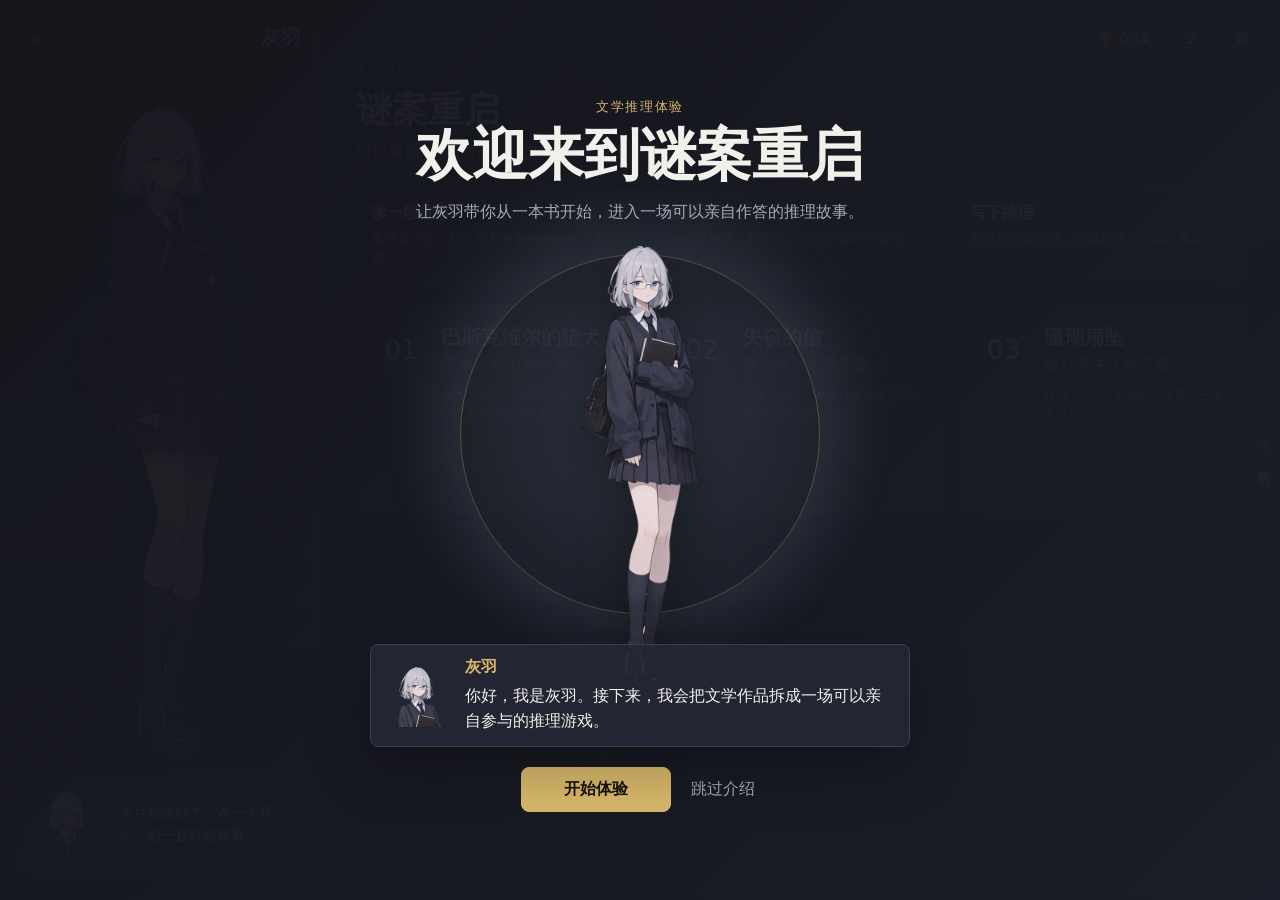
==== commit b4745f99: "feat: 公开仓库+Pages，新增腾讯云函数代理与前端代理设置" ====
--- a/index.html
+++ b/index.html
@@ -227,7 +227,11 @@
           <label for="aiModel">模型名</label>
           <input id="aiModel" type="text" data-setting="aiModel" placeholder="deepseek-chat" autocomplete="off" />
         </div>
-        <p class="settings-hint">沉浸模式需要调用大模型。Key 只保存在当前浏览器中，正式公开前建议改用代理。</p>
+        <div class="settings-group">
+          <label for="proxyUrl">代理地址（可选）</label>
+          <input id="proxyUrl" type="text" data-setting="proxyUrl" placeholder="https://你的腾讯云函数地址" autocomplete="off" />
+        </div>
+        <p class="settings-hint">填了代理地址后，请求会走代理（Key 放在服务端），前端可以不填 Key。</p>
       </div>
       <div class="settings-group settings-reset">
         <button id="resetProgress" class="btn small reset-progress" type="button" data-action="reset-progress">重置所有进度</button>
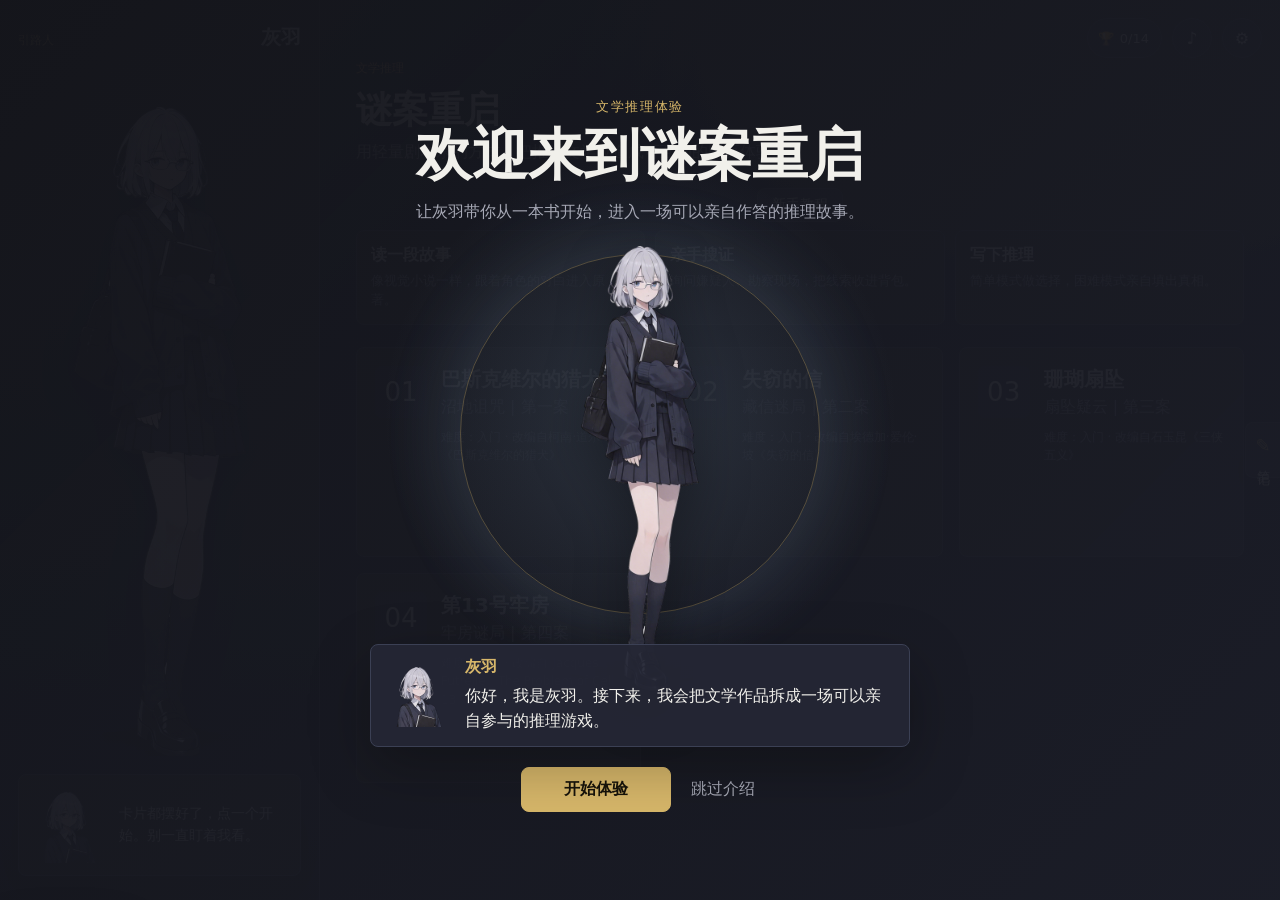
==== commit 78f346a4: "feat: 新手教程改为浮动引导气泡并禁用点击灰羽" ====
--- a/index.html
+++ b/index.html
@@ -259,6 +259,10 @@
       <p>点击任意处关闭预览</p>
     </div>
   </section>
+  <div id="tutorialGuide" class="tutorial-guide" hidden>
+    <img id="tutorialGuideImg" alt="灰羽立绘" />
+    <div class="tutorial-guide-bubble"><p id="tutorialBubble" aria-live="polite"></p></div>
+  </div>
   <script src="data.js"></script>
   <script src="judge.js"></script>
   <script src="dialogue.js"></script>
--- a/styles.css
+++ b/styles.css
@@ -2654,32 +2654,39 @@
 .closing-slot {
   display: inline-block;
   min-width: 7em;
-  padding: 2px 8px;
+  padding: 3px 10px;
   margin: 0 2px;
-  color: var(--accent);
-  background: transparent;
-  border: none;
-  border-bottom: 2px dashed var(--accent);
+  color: var(--muted);
+  background: color-mix(in srgb, var(--panel-2) 45%, transparent);
+  border: 1px dashed color-mix(in srgb, var(--accent) 60%, var(--border));
+  border-radius: 6px;
   font: inherit;
   cursor: pointer;
   text-align: center;
+  transition: border-color .15s, background .15s, color .15s;
+}
+
+.closing-slot:hover {
+  border-color: var(--accent);
+  background: color-mix(in srgb, var(--accent) 10%, var(--panel-2));
 }
 
 .closing-slot.filled {
   color: var(--text);
-  border-bottom-style: solid;
-  background: color-mix(in srgb, var(--accent) 12%, transparent);
-  border-radius: 4px;
+  border-style: solid;
+  border-color: var(--accent-2);
+  background: color-mix(in srgb, var(--accent-2) 14%, var(--panel-2));
+  font-weight: 600;
 }
 
 .closing-slot.correct {
   color: var(--ok);
-  border-bottom-color: var(--ok);
+  border-color: var(--ok);
 }
 
 .closing-slot.wrong {
   color: var(--danger);
-  border-bottom-color: var(--danger);
+  border-color: var(--danger);
 }
 
 .closing-tray-label {
@@ -2700,13 +2707,105 @@
   border-radius: 8px;
   font: inherit;
   cursor: grab;
+  box-shadow: 0 2px 6px rgba(0, 0, 0, .14);
+  transition: transform .12s ease, border-color .12s ease, box-shadow .12s ease;
 }
 
 .closing-frag:hover {
   border-color: var(--accent);
+  transform: translateY(-1px);
+}
+
+.closing-frag:active {
+  cursor: grabbing;
+  transform: translateY(0);
 }
 
 .closing-frag.selected {
   border-color: var(--accent);
   background: color-mix(in srgb, var(--accent) 18%, var(--panel-2));
-}
+  box-shadow: 0 0 0 2px color-mix(in srgb, var(--accent) 35%, transparent);
+}
+
+.closing-unknown {
+  padding: 8px 14px;
+  color: var(--muted);
+  background: color-mix(in srgb, var(--panel-2) 60%, transparent);
+  border: 1px dashed var(--border);
+  border-radius: 8px;
+  user-select: none;
+}
+
+.tutorial-entry {
+  text-align: center;
+  margin: 0 0 8px;
+}
+
+.tutorial-controls {
+  display: flex;
+  gap: 10px;
+  margin-top: 14px;
+  flex-wrap: wrap;
+}
+
+.tutorial-controls .btn {
+  flex: 1 1 auto;
+}
+
+.tutorial-act {
+  border-color: var(--accent) !important;
+  box-shadow: 0 0 0 2px color-mix(in srgb, var(--accent) 35%, transparent);
+}
+
+.tutorial-hint {
+  outline: 2px solid var(--accent);
+  outline-offset: 2px;
+  animation: tutorialPulse 1.3s ease-in-out infinite;
+}
+
+@keyframes tutorialPulse {
+  0%, 100% { box-shadow: 0 0 0 3px color-mix(in srgb, var(--accent) 18%, transparent); }
+  50% { box-shadow: 0 0 0 8px color-mix(in srgb, var(--accent) 34%, transparent); }
+}
+
+body.tutorial-mode .layout {
+  grid-template-columns: minmax(0, 1fr);
+}
+
+body.tutorial-mode .guide-panel {
+  display: none;
+}
+
+.tutorial-guide {
+  position: fixed;
+  z-index: 2000;
+  display: flex;
+  flex-direction: column;
+  align-items: center;
+  gap: 8px;
+  pointer-events: none;
+  max-width: 220px;
+}
+
+.tutorial-guide img {
+  width: 130px;
+  max-height: 42vh;
+  object-fit: contain;
+}
+
+.tutorial-guide-bubble {
+  width: 100%;
+  background: color-mix(in srgb, var(--panel) 94%, transparent);
+  border: 1px solid var(--border);
+  border-radius: 12px;
+  padding: 10px 12px;
+  color: var(--text);
+  font-size: 15px;
+  line-height: 1.6;
+  box-shadow: var(--shadow);
+}
+
+.tutorial-guide-bubble p {
+  margin: 0;
+}
+
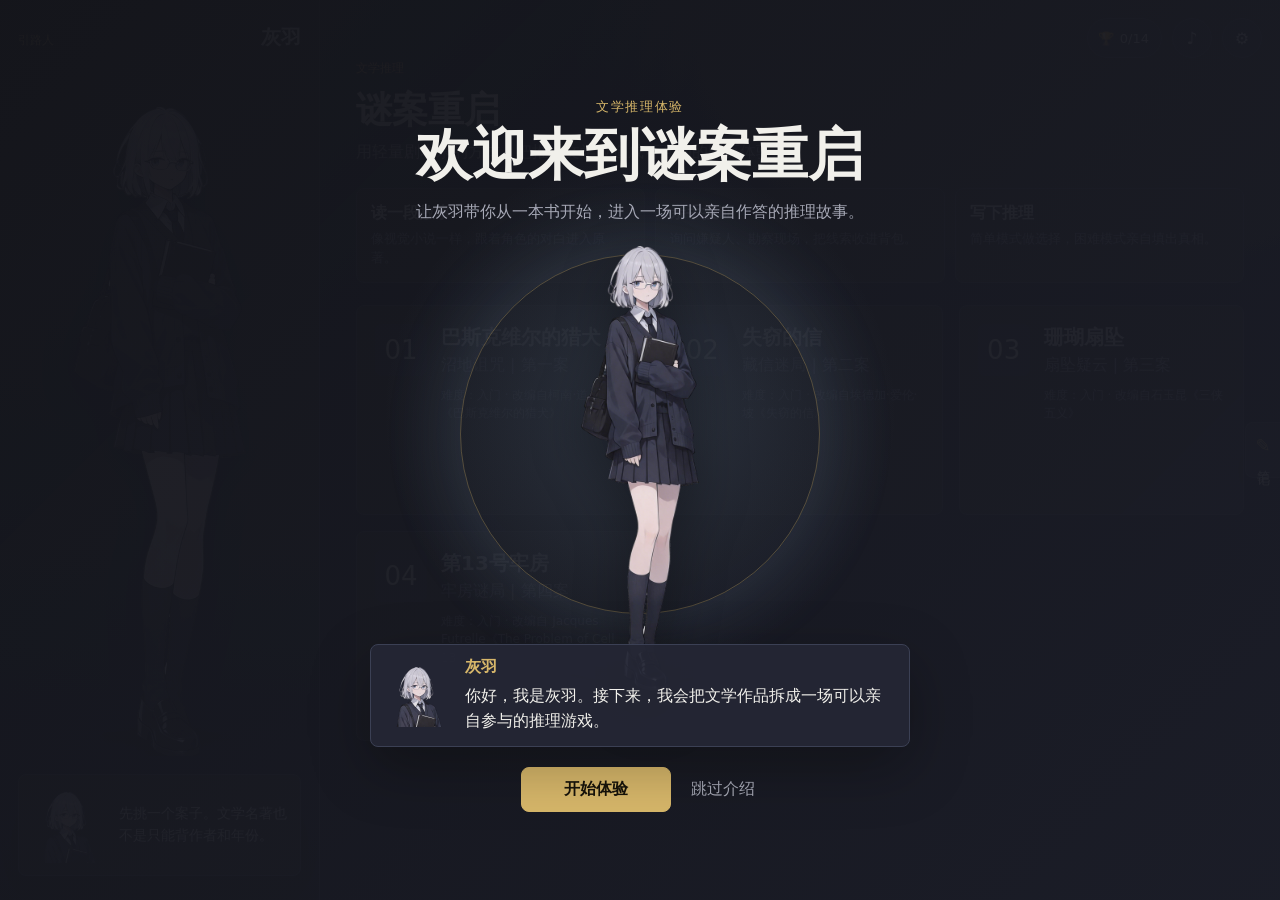
==== commit 21aca615: "revert: 完全移除新手教程" ====
--- a/index.html
+++ b/index.html
@@ -259,10 +259,6 @@
       <p>点击任意处关闭预览</p>
     </div>
   </section>
-  <div id="tutorialGuide" class="tutorial-guide" hidden>
-    <img id="tutorialGuideImg" alt="灰羽立绘" />
-    <div class="tutorial-guide-bubble"><p id="tutorialBubble" aria-live="polite"></p></div>
-  </div>
   <script src="data.js"></script>
   <script src="judge.js"></script>
   <script src="dialogue.js"></script>
--- a/styles.css
+++ b/styles.css
@@ -2736,76 +2736,3 @@
   user-select: none;
 }
 
-.tutorial-entry {
-  text-align: center;
-  margin: 0 0 8px;
-}
-
-.tutorial-controls {
-  display: flex;
-  gap: 10px;
-  margin-top: 14px;
-  flex-wrap: wrap;
-}
-
-.tutorial-controls .btn {
-  flex: 1 1 auto;
-}
-
-.tutorial-act {
-  border-color: var(--accent) !important;
-  box-shadow: 0 0 0 2px color-mix(in srgb, var(--accent) 35%, transparent);
-}
-
-.tutorial-hint {
-  outline: 2px solid var(--accent);
-  outline-offset: 2px;
-  animation: tutorialPulse 1.3s ease-in-out infinite;
-}
-
-@keyframes tutorialPulse {
-  0%, 100% { box-shadow: 0 0 0 3px color-mix(in srgb, var(--accent) 18%, transparent); }
-  50% { box-shadow: 0 0 0 8px color-mix(in srgb, var(--accent) 34%, transparent); }
-}
-
-body.tutorial-mode .layout {
-  grid-template-columns: minmax(0, 1fr);
-}
-
-body.tutorial-mode .guide-panel {
-  display: none;
-}
-
-.tutorial-guide {
-  position: fixed;
-  z-index: 2000;
-  display: flex;
-  flex-direction: column;
-  align-items: center;
-  gap: 8px;
-  pointer-events: none;
-  max-width: 220px;
-}
-
-.tutorial-guide img {
-  width: 130px;
-  max-height: 42vh;
-  object-fit: contain;
-}
-
-.tutorial-guide-bubble {
-  width: 100%;
-  background: color-mix(in srgb, var(--panel) 94%, transparent);
-  border: 1px solid var(--border);
-  border-radius: 12px;
-  padding: 10px 12px;
-  color: var(--text);
-  font-size: 15px;
-  line-height: 1.6;
-  box-shadow: var(--shadow);
-}
-
-.tutorial-guide-bubble p {
-  margin: 0;
-}
-
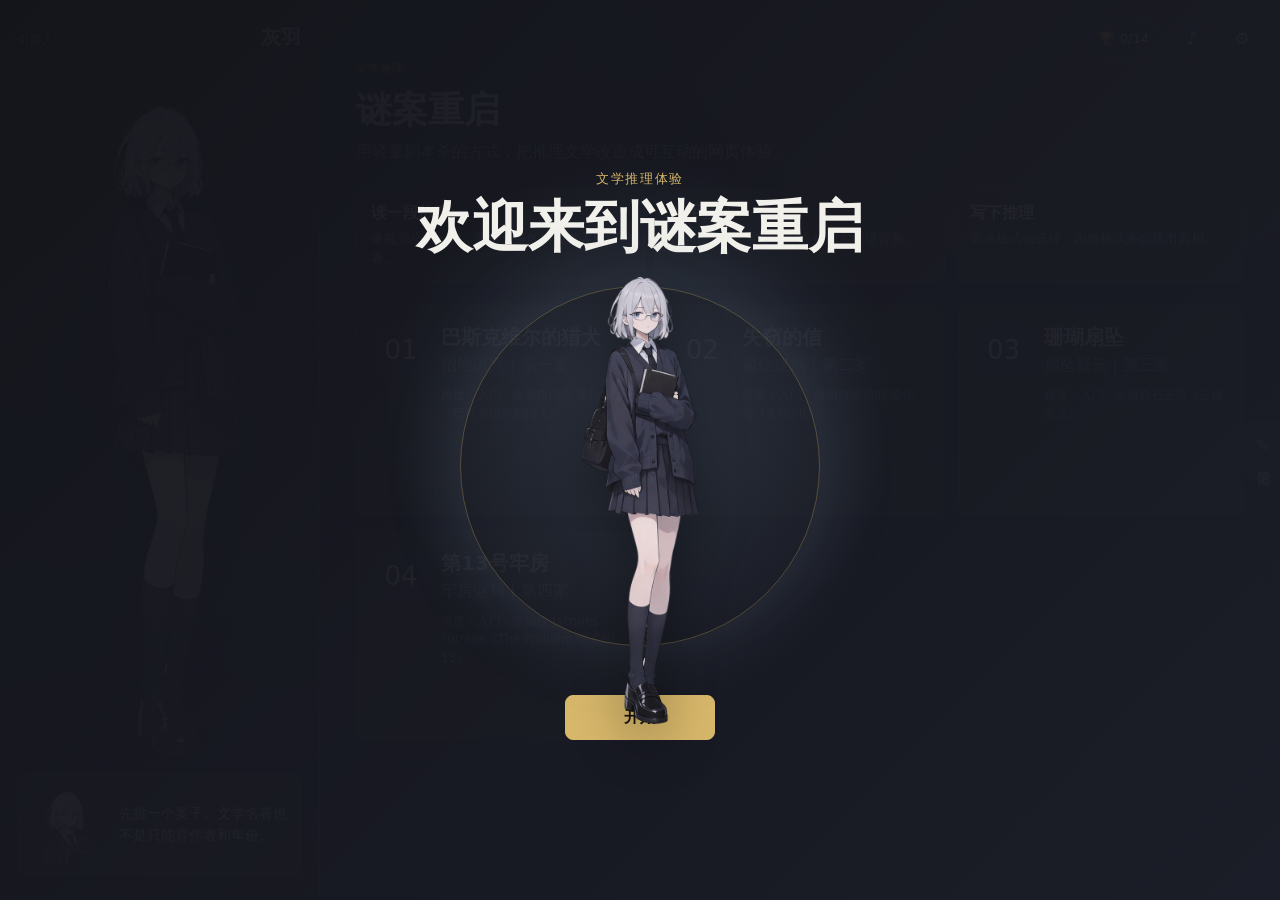
==== commit dbc431dd: "feat: 首次欢迎页加入欢迎语与语音" ====
--- a/index.html
+++ b/index.html
@@ -127,24 +127,24 @@
   </aside>
   <section id="welcomeScreen" class="welcome-screen" aria-labelledby="welcomeTitle" hidden>
     <div class="welcome-backdrop"></div>
+    <audio id="welcomeVoice" src="assets/voice/welcome_v2.mp3" preload="auto"></audio>
     <div class="welcome-content">
       <p class="welcome-kicker">文学推理体验</p>
       <h1 id="welcomeTitle">欢迎来到谜案重启</h1>
-      <p class="welcome-lede">让灰羽带你从一本书开始，进入一场可以亲自作答的推理故事。</p>
+      <p class="welcome-lede" hidden>让灰羽带你从一本书开始，进入一场可以亲自作答的推理故事。</p>
       <div class="welcome-guide-wrap">
         <div class="welcome-halo"></div>
         <img id="welcomeGuide" class="welcome-guide" src="assets/mascot/cutout/fullbody_idle.png" alt="灰羽全身像" />
       </div>
-      <div class="welcome-dialogue" role="status">
+      <div class="welcome-dialogue" role="status" hidden>
         <img src="assets/mascot/cutout/portrait_idle.png" alt="" />
         <div>
           <strong>灰羽</strong>
-          <p id="welcomeLine">你好，我是灰羽。接下来，我会把文学作品拆成一场可以亲自参与的推理游戏。</p>
+          <p id="welcomeLine">你好，欢迎来到《谜案重启》。我是灰羽。在这里，你可以沉浸于每一桩案件，亲自追寻线索，揭开隐藏在真相背后的谜团。而我会陪伴在你身边，作为你的助手，协助你完成每一次调查与推理。</p>
         </div>
       </div>
       <div class="welcome-actions">
-        <button class="btn primary welcome-start" type="button" data-action="welcome-continue">开始体验</button>
-        <button class="welcome-skip" type="button" data-action="welcome-continue">跳过介绍</button>
+        <button id="welcomeBtn" class="btn primary welcome-start" type="button" data-action="welcome-begin">开始</button>
       </div>
     </div>
   </section>
--- a/styles.css
+++ b/styles.css
@@ -1275,6 +1275,11 @@
 
 .welcome-dialogue p.line-in { animation: line-in .28s ease both; }
 
+.welcome-lede[hidden],
+.welcome-dialogue[hidden] {
+  display: none;
+}
+
 .welcome-actions {
   display: flex;
   align-items: center;
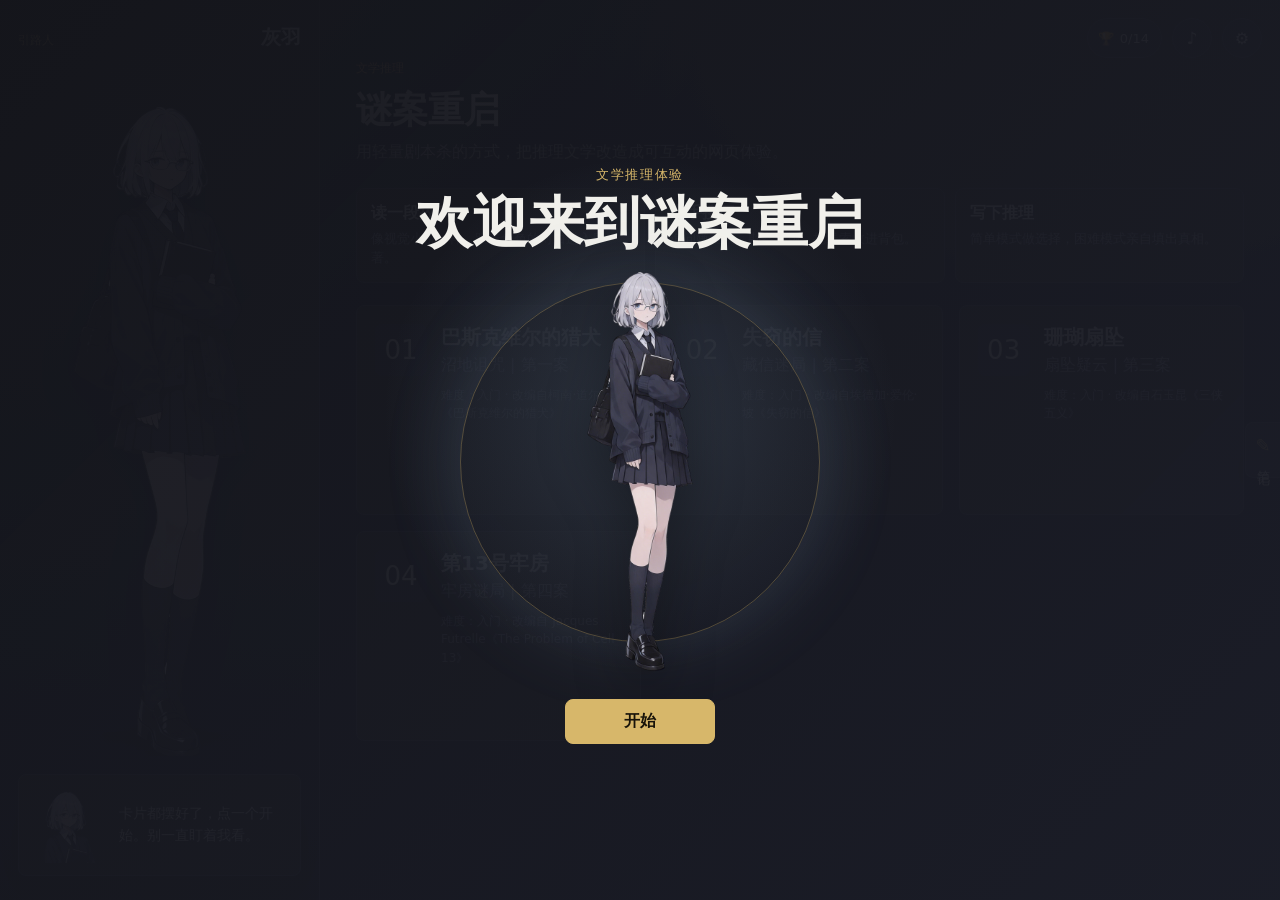
==== commit a935bfc0: "feat: 欢迎语逐字三段式并修复按钮遮挡" ====
--- a/index.html
+++ b/index.html
@@ -140,7 +140,7 @@
         <img src="assets/mascot/cutout/portrait_idle.png" alt="" />
         <div>
           <strong>灰羽</strong>
-          <p id="welcomeLine">你好，欢迎来到《谜案重启》。我是灰羽。在这里，你可以沉浸于每一桩案件，亲自追寻线索，揭开隐藏在真相背后的谜团。而我会陪伴在你身边，作为你的助手，协助你完成每一次调查与推理。</p>
+          <p id="welcomeLine"></p>
         </div>
       </div>
       <div class="welcome-actions">
--- a/styles.css
+++ b/styles.css
@@ -1217,7 +1217,7 @@
   position: relative;
   height: min(46vh, 470px);
   min-height: 300px;
-  margin: 12px auto -8px;
+  margin: 12px auto 0;
 }
 
 .welcome-halo {
@@ -1236,7 +1236,7 @@
 .welcome-guide {
   position: relative;
   z-index: 1;
-  height: 112%;
+  height: 100%;
   max-width: 92%;
   object-fit: contain;
   animation: guide-float 4.5s ease-in-out infinite;
@@ -1281,6 +1281,8 @@
 }
 
 .welcome-actions {
+  position: relative;
+  z-index: 3;
   display: flex;
   align-items: center;
   justify-content: center;
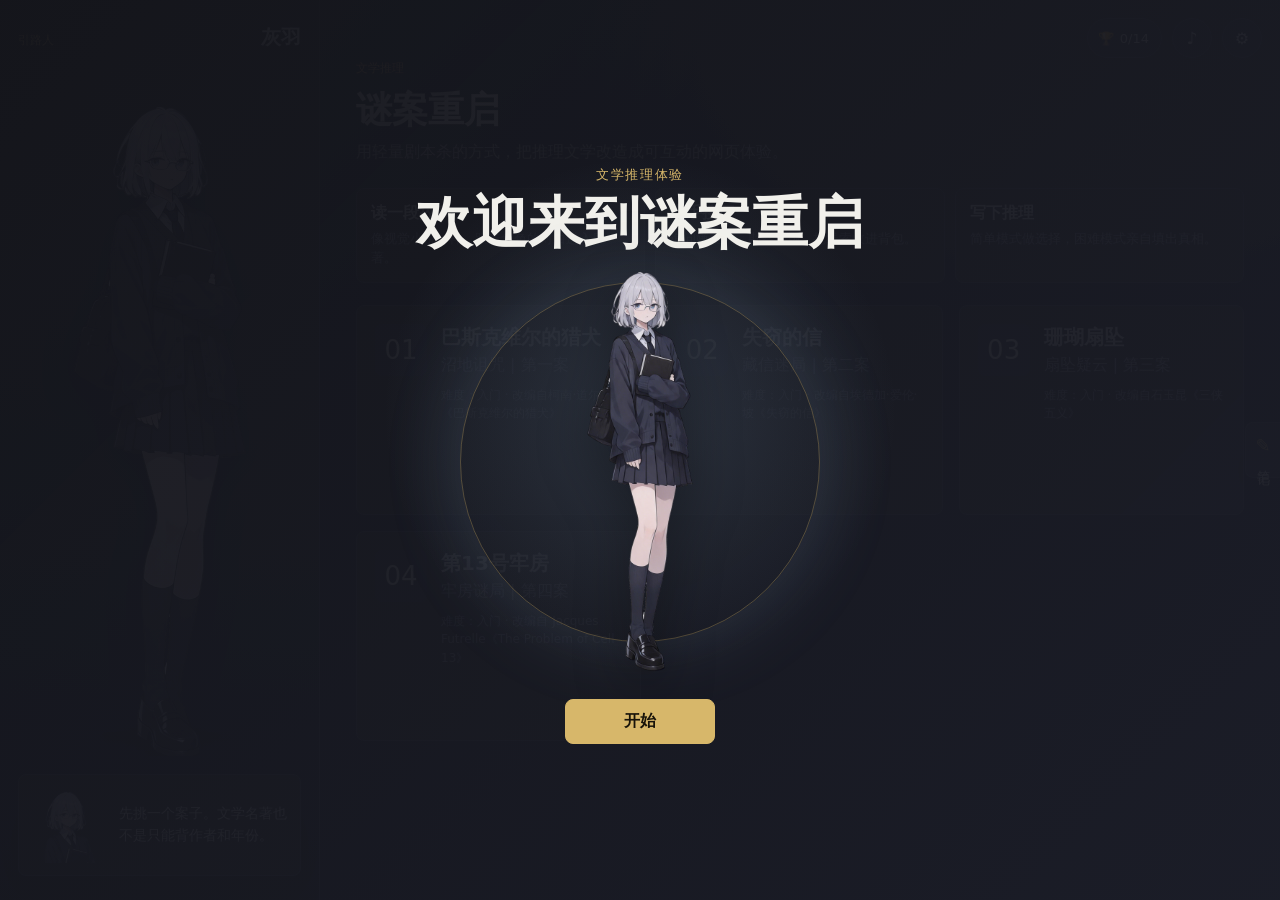
==== commit f7fd9d2f: "feat: 欢迎语点击逐句切换并接入三段音频" ====
--- a/index.html
+++ b/index.html
@@ -127,7 +127,7 @@
   </aside>
   <section id="welcomeScreen" class="welcome-screen" aria-labelledby="welcomeTitle" hidden>
     <div class="welcome-backdrop"></div>
-    <audio id="welcomeVoice" src="assets/voice/welcome_v2.mp3" preload="auto"></audio>
+    <audio id="welcomeVoice" preload="auto"></audio>
     <div class="welcome-content">
       <p class="welcome-kicker">文学推理体验</p>
       <h1 id="welcomeTitle">欢迎来到谜案重启</h1>
